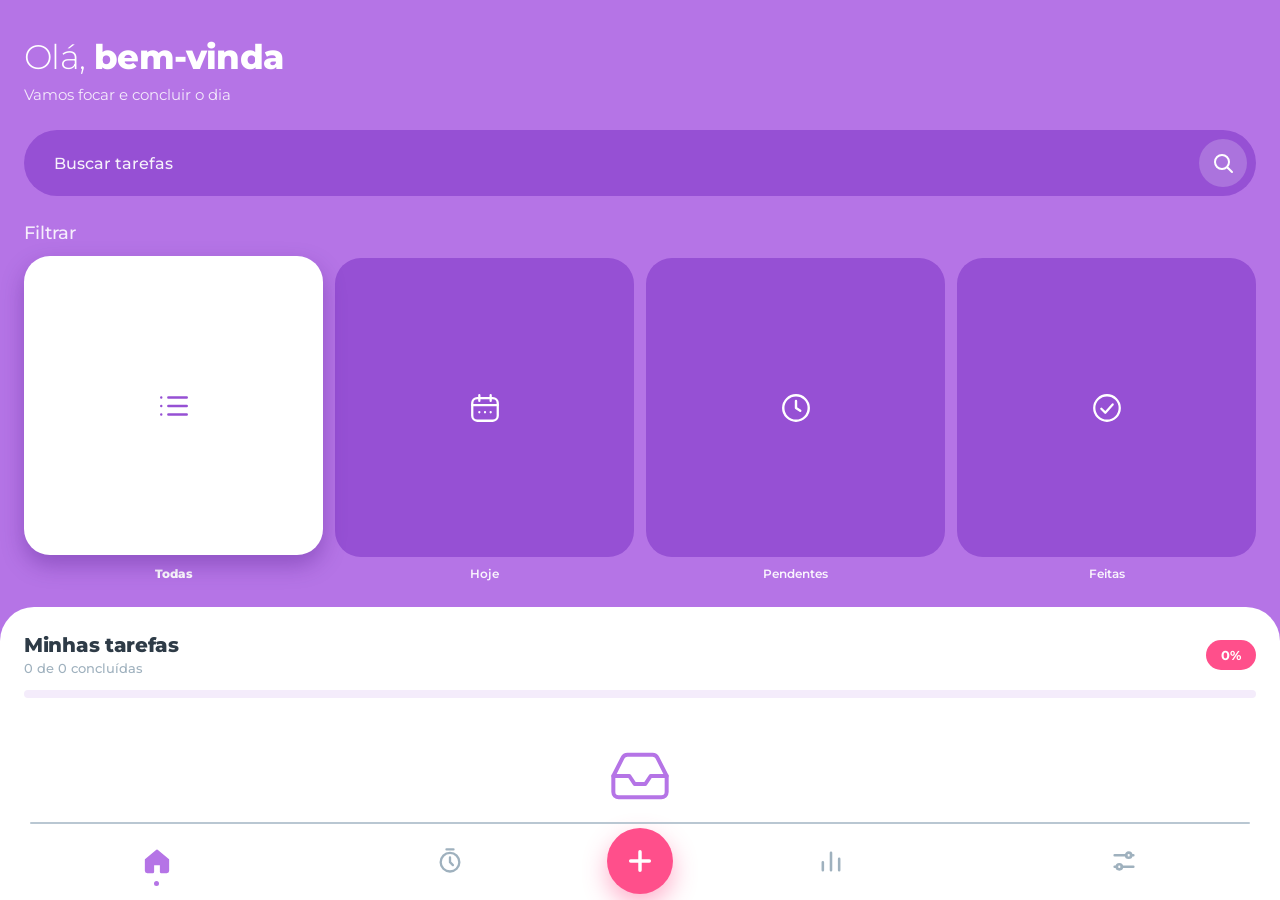
==== www/index.html @ c6d90f89 "Configura app e workflow para build APK no GitHub Actions" ====
<!DOCTYPE html>
<html lang="pt-BR">
<head>
  <meta charset="UTF-8">
  <meta name="viewport" content="width=device-width, initial-scale=1, maximum-scale=1, user-scalable=no, viewport-fit=cover, interactive-widget=resizes-content">
  <meta name="theme-color" content="#b574e6">
  <meta name="color-scheme" content="light">
  <meta name="mobile-web-app-capable" content="yes">
  <meta name="apple-mobile-web-app-capable" content="yes">
  <meta name="apple-mobile-web-app-status-bar-style" content="black-translucent">
  <title>Foco</title>
  <link rel="stylesheet" href="fonts.css">
  <link rel="stylesheet" href="style.css">
</head>
<body>

  <!-- Sprite de ícones (SVG inline, funciona 100% offline) -->
  <svg width="0" height="0" style="position:absolute" aria-hidden="true" focusable="false">
    <defs>
      <symbol id="i-plus" viewBox="0 0 24 24" fill="none" stroke="currentColor" stroke-width="2.6" stroke-linecap="round" stroke-linejoin="round"><path d="M12 5v14M5 12h14"/></symbol>
      <symbol id="i-check" viewBox="0 0 24 24" fill="none" stroke="currentColor" stroke-width="3" stroke-linecap="round" stroke-linejoin="round"><path d="M20 6 9 17l-5-5"/></symbol>
      <symbol id="i-trash" viewBox="0 0 24 24" fill="none" stroke="currentColor" stroke-width="1.8" stroke-linecap="round" stroke-linejoin="round"><path d="M3 6h18M8 6V4h8v2M19 6l-1 14H6L5 6M10 11v6M14 11v6"/></symbol>
      <symbol id="i-play" viewBox="0 0 24 24" fill="currentColor" stroke="currentColor" stroke-width="2" stroke-linejoin="round"><path d="M7 4.5v15l13-7.5Z"/></symbol>
      <symbol id="i-pause" viewBox="0 0 24 24" fill="currentColor" stroke="currentColor" stroke-width="2" stroke-linejoin="round"><path d="M7 4h3.5v16H7zM13.5 4H17v16h-3.5z"/></symbol>
      <symbol id="i-reset" viewBox="0 0 24 24" fill="none" stroke="currentColor" stroke-width="2" stroke-linecap="round" stroke-linejoin="round"><path d="M3 12a9 9 0 1 0 3-6.7L3 8"/><path d="M3 3v5h5"/></symbol>
      <symbol id="i-skip" viewBox="0 0 24 24" fill="none" stroke="currentColor" stroke-width="2" stroke-linecap="round" stroke-linejoin="round"><path d="M5 4l10 8-10 8Z"/><path d="M19 5v14"/></symbol>
      <symbol id="i-list" viewBox="0 0 24 24" fill="none" stroke="currentColor" stroke-width="1.7" stroke-linecap="round" stroke-linejoin="round"><path d="M8 6h13M8 12h13M8 18h13M3 6h.01M3 12h.01M3 18h.01"/></symbol>
      <symbol id="i-home" viewBox="0 0 24 24" fill="currentColor" stroke="currentColor" stroke-width="1.6" stroke-linecap="round" stroke-linejoin="round"><path d="M3.5 11 12 4l8.5 7v8.5a1 1 0 0 1-1 1H15v-6H9v6H4.5a1 1 0 0 1-1-1Z"/></symbol>
      <symbol id="i-timer" viewBox="0 0 24 24" fill="none" stroke="currentColor" stroke-width="2" stroke-linecap="round" stroke-linejoin="round"><circle cx="12" cy="13" r="8"/><path d="M12 9v4l2.5 2.5M9 2h6"/></symbol>
      <symbol id="i-chart" viewBox="0 0 24 24" fill="none" stroke="currentColor" stroke-width="2.2" stroke-linecap="round" stroke-linejoin="round"><path d="M5 20v-7M12 20V5M19 20v-10"/></symbol>
      <symbol id="i-settings" viewBox="0 0 24 24" fill="none" stroke="currentColor" stroke-width="2.2" stroke-linecap="round" stroke-linejoin="round"><path d="M4 7h10M18 7h2M4 17h2M10 17h10"/><circle cx="16" cy="7" r="2.2"/><circle cx="8" cy="17" r="2.2"/></symbol>
      <symbol id="i-search" viewBox="0 0 24 24" fill="none" stroke="currentColor" stroke-width="2" stroke-linecap="round" stroke-linejoin="round"><circle cx="11" cy="11" r="7"/><path d="m21 21-4.3-4.3"/></symbol>
      <symbol id="i-heart" viewBox="0 0 24 24" fill="currentColor" stroke="currentColor" stroke-width="1.5" stroke-linejoin="round"><path d="M20.8 4.6a5.5 5.5 0 0 0-7.8 0L12 5.7l-1-1.1a5.5 5.5 0 0 0-7.8 7.8l1 1.1L12 21.2l7.8-7.7 1-1.1a5.5 5.5 0 0 0 0-7.8Z"/></symbol>
      <symbol id="i-calendar" viewBox="0 0 24 24" fill="none" stroke="currentColor" stroke-width="1.6" stroke-linecap="round" stroke-linejoin="round"><rect x="3" y="5" width="18" height="16" rx="3.5"/><path d="M8 3v4M16 3v4M3 10h18M8 15h.01M12 15h.01M16 15h.01"/></symbol>
      <symbol id="i-clock" viewBox="0 0 24 24" fill="none" stroke="currentColor" stroke-width="1.7" stroke-linecap="round" stroke-linejoin="round"><circle cx="12" cy="12" r="9"/><path d="M12 7v5l3 2"/></symbol>
      <symbol id="i-circle-check" viewBox="0 0 24 24" fill="none" stroke="currentColor" stroke-width="1.6" stroke-linecap="round" stroke-linejoin="round"><circle cx="12" cy="12" r="9"/><path d="m8 12.5 2.8 2.8L16 9.5"/></symbol>
      <symbol id="i-flag" viewBox="0 0 24 24" fill="none" stroke="currentColor" stroke-width="2" stroke-linecap="round" stroke-linejoin="round"><path d="M6 21V4"/><path d="M6 4h11l-2.5 4L17 12H6"/></symbol>
      <symbol id="i-download" viewBox="0 0 24 24" fill="none" stroke="currentColor" stroke-width="2" stroke-linecap="round" stroke-linejoin="round"><path d="M12 3v12m0 0-4-4m4 4 4-4M4 21h16"/></symbol>
      <symbol id="i-upload" viewBox="0 0 24 24" fill="none" stroke="currentColor" stroke-width="2" stroke-linecap="round" stroke-linejoin="round"><path d="M12 15V3m0 0L8 7m4-4 4 4M4 21h16"/></symbol>
      <symbol id="i-copy" viewBox="0 0 24 24" fill="none" stroke="currentColor" stroke-width="2" stroke-linecap="round" stroke-linejoin="round"><rect x="9" y="9" width="12" height="12" rx="2"/><path d="M5 15H4a1 1 0 0 1-1-1V4a1 1 0 0 1 1-1h10a1 1 0 0 1 1 1v1"/></symbol>
      <symbol id="i-inbox" viewBox="0 0 24 24" fill="none" stroke="currentColor" stroke-width="1.5" stroke-linecap="round" stroke-linejoin="round"><path d="M22 12h-6l-2 3h-4l-2-3H2"/><path d="M5.5 5.1 2 12v6a2 2 0 0 0 2 2h16a2 2 0 0 0 2-2v-6l-3.5-6.9A2 2 0 0 0 16.7 4H7.3a2 2 0 0 0-1.8 1.1Z"/></symbol>
      <symbol id="i-target" viewBox="0 0 24 24" fill="none" stroke="currentColor" stroke-width="1.8" stroke-linecap="round" stroke-linejoin="round"><circle cx="12" cy="12" r="9"/><circle cx="12" cy="12" r="5"/><circle cx="12" cy="12" r="1"/></symbol>
    </defs>
  </svg>

  <div id="app" data-screen="tasks">

    <!-- Cabeçalho (telas internas) -->
    <header class="topbar">
      <div>
        <h1 id="screen-title">Tarefas</h1>
        <p id="screen-sub" class="sub"></p>
      </div>
      <button class="streak" id="btn-streak" aria-label="Sequência de dias" type="button">
        <svg class="ic"><use href="#i-heart"/></svg>
        <span id="streak-badge">0</span>
      </button>
    </header>

    <!-- Conteúdo -->
    <main id="main">

      <!-- ===== TAREFAS ===== -->
      <section class="screen active" id="screen-tasks">
        <div class="hero">
          <h2 class="hello">Olá, <b id="hello-name">Princesa</b></h2>
          <p class="hello-sub">Vamos focar e concluir o dia</p>

          <label class="search">
            <input id="search" type="search" placeholder="Buscar tarefas" autocomplete="off" enterkeyhint="search">
            <span class="search-btn"><svg class="ic"><use href="#i-search"/></svg></span>
          </label>

          <div class="cat-h">Filtrar</div>
          <div class="chips" id="chips" role="tablist">
            <button class="chip active" data-filter="all" type="button"><span class="tile"><svg class="ic"><use href="#i-list"/></svg></span><span class="lbl">Todas</span></button>
            <button class="chip" data-filter="today" type="button"><span class="tile"><svg class="ic"><use href="#i-calendar"/></svg></span><span class="lbl">Hoje</span></button>
            <button class="chip" data-filter="pending" type="button"><span class="tile"><svg class="ic"><use href="#i-clock"/></svg></span><span class="lbl">Pendentes</span></button>
            <button class="chip" data-filter="done" type="button"><span class="tile"><svg class="ic"><use href="#i-circle-check"/></svg></span><span class="lbl">Feitas</span></button>
          </div>
        </div>

        <div class="panel">
          <div class="panel-h">
            <div>
              <div class="panel-t">Minhas tarefas</div>
              <div class="panel-s" id="sum-text">0 de 0 concluídas</div>
            </div>
            <div class="pill" id="sum-pct">0%</div>
          </div>
          <div class="bar"><span id="sum-bar"></span></div>

          <ul class="list" id="task-list"></ul>

          <div class="empty" id="task-empty" hidden>
            <svg class="ic big-ic"><use href="#i-inbox"/></svg>
            <p class="empty-t" id="empty-title">Nenhuma tarefa por aqui</p>
            <p class="empty-s" id="empty-sub">Toque no botão + para criar sua primeira tarefa.</p>
          </div>
        </div>
      </section>

      <!-- ===== FOCO ===== -->
      <section class="screen" id="screen-focus" data-mode="focus">
        <div class="seg" id="mode-seg">
          <button class="active" data-mode="focus" type="button">Foco</button>
          <button data-mode="short" type="button">Pausa curta</button>
          <button data-mode="long" type="button">Pausa longa</button>
        </div>

        <div class="timer">
          <svg class="ring" viewBox="0 0 200 200" aria-hidden="true">
            <circle class="ring-bg" cx="100" cy="100" r="90"/>
            <circle class="ring-fg" id="ring-fg" cx="100" cy="100" r="90"/>
          </svg>
          <div class="timer-center">
            <div class="time" id="time" role="timer" aria-live="off">25:00</div>
            <div class="mode-label" id="mode-label">Foco</div>
          </div>
        </div>

        <button class="active-task" id="active-task" type="button">
          <svg class="ic"><use href="#i-target"/></svg>
          <span id="active-task-label">Escolher tarefa para focar</span>
        </button>

        <div class="controls">
          <button class="ctrl" id="btn-reset" type="button" aria-label="Reiniciar"><svg class="ic"><use href="#i-reset"/></svg></button>
          <button class="ctrl main" id="btn-toggle" type="button" aria-label="Iniciar"><svg class="ic"><use href="#i-play"/></svg></button>
          <button class="ctrl" id="btn-skip" type="button" aria-label="Pular"><svg class="ic"><use href="#i-skip"/></svg></button>
        </div>

        <div class="dots" id="dots" aria-hidden="true"></div>
        <p class="hint" id="cycle-hint"></p>
      </section>

      <!-- ===== ESTATÍSTICAS ===== -->
      <section class="screen" id="screen-stats">
        <div class="grid">
          <div class="stat glass"><div class="stat-l">Foco hoje</div><div class="stat-v" id="st-focus">0 min</div></div>
          <div class="stat glass"><div class="stat-l">Concluídas hoje</div><div class="stat-v" id="st-done">0</div></div>
          <div class="stat glass"><div class="stat-l">Sequência</div><div class="stat-v" id="st-streak">0 dias</div></div>
          <div class="stat glass"><div class="stat-l">Sessões de foco</div><div class="stat-v" id="st-sessions">0</div></div>
        </div>

        <div class="card glass">
          <div class="card-h"><span>Últimos 7 dias</span><span class="muted" id="st-week-total">0 min</span></div>
          <div class="chart" id="chart"></div>
        </div>

        <div class="card glass">
          <div class="card-h"><span>Resumo geral</span></div>
          <div class="kv"><span>Tempo total focado</span><b id="st-total-time">0 min</b></div>
          <div class="kv"><span>Tarefas concluídas</span><b id="st-total-done">0</b></div>
          <div class="kv"><span>Taxa de conclusão</span><b id="st-rate">0%</b></div>
        </div>
      </section>

      <!-- ===== AJUSTES ===== -->
      <section class="screen" id="screen-settings">
        <div class="card glass">
          <div class="card-h"><span>Perfil</span></div>
          <label class="row"><div><div class="row-t">Seu nome</div><div class="row-s">Aparece na saudação</div></div><input class="txt" type="text" maxlength="20" placeholder="Opcional" autocomplete="off" data-setting="name"></label>
        </div>

        <div class="card glass">
          <div class="card-h"><span>Temporizador</span></div>
          <div class="row"><div><div class="row-t">Duração do foco</div><div class="row-s">minutos</div></div><input class="num" type="number" inputmode="numeric" min="1" max="120" data-setting="focus"></div>
          <div class="row"><div><div class="row-t">Pausa curta</div><div class="row-s">minutos</div></div><input class="num" type="number" inputmode="numeric" min="1" max="60" data-setting="short"></div>
          <div class="row"><div><div class="row-t">Pausa longa</div><div class="row-s">minutos</div></div><input class="num" type="number" inputmode="numeric" min="1" max="90" data-setting="long"></div>
          <div class="row"><div><div class="row-t">Pausa longa a cada</div><div class="row-s">sessões de foco</div></div><input class="num" type="number" inputmode="numeric" min="2" max="8" data-setting="longEvery"></div>
        </div>

        <div class="card glass">
          <div class="card-h"><span>Alertas</span></div>
          <label class="row"><div><div class="row-t">Som ao terminar</div><div class="row-s">Toca um aviso curto</div></div><span class="switch"><input type="checkbox" data-setting="sound"><i></i></span></label>
          <label class="row"><div><div class="row-t">Vibração</div><div class="row-s">Toques e fim de sessão</div></div><span class="switch"><input type="checkbox" data-setting="vibrate"><i></i></span></label>
        </div>

        <div class="card glass" id="card-cloud">
          <div class="card-h"><span>Conta</span><span class="row-s" id="cloud-status"></span></div>
          <div id="cloud-out">
            <label class="row"><div><div class="row-t">E-mail</div></div><input class="txt" id="cl-email" type="email" autocomplete="username" autocapitalize="none" placeholder="voce@email.com"></label>
            <label class="row"><div><div class="row-t">Senha</div></div><input class="txt" id="cl-pass" type="password" autocomplete="current-password" placeholder="••••••••"></label>
            <button class="btn primary wide" id="cl-login" type="button">Entrar e sincronizar</button>
          </div>
          <div id="cloud-in" hidden>
            <div class="row"><div><div class="row-t" id="cl-who"></div><div class="row-s" id="cl-last"></div></div></div>
            <button class="btn light wide" id="cl-sync" type="button" style="margin-bottom:10px">Sincronizar agora</button>
            <button class="btn soft wide" id="cl-logout" type="button">Sair</button>
          </div>
        </div>

        <div class="card glass">
          <div class="card-h"><span>Dados</span></div>
          <div class="btn-grid">
            <button class="btn light" id="btn-export" type="button"><svg class="ic"><use href="#i-download"/></svg>Exportar</button>
            <button class="btn light" id="btn-copy" type="button"><svg class="ic"><use href="#i-copy"/></svg>Copiar</button>
            <button class="btn light" id="btn-import" type="button"><svg class="ic"><use href="#i-upload"/></svg>Importar</button>
          </div>
          <input type="file" id="file-import" accept="application/json,.json" hidden>
          <button class="btn danger wide" id="btn-reset-all" type="button"><svg class="ic"><use href="#i-trash"/></svg>Apagar todos os dados</button>
        </div>

        <p class="hint">Foco v1.0 · Seus dados ficam neste aparelho e, com login, também na sua nuvem.</p>
      </section>
    </main>

    <!-- Barra de navegação inferior (botão + central) -->
    <nav class="nav" aria-label="Navegação principal">
      <button class="active" data-go="tasks" type="button" aria-label="Tarefas"><svg class="ic"><use href="#i-home"/></svg></button>
      <button data-go="focus" type="button" aria-label="Foco"><svg class="ic"><use href="#i-timer"/></svg></button>
      <button class="fab" id="fab" type="button" aria-label="Nova tarefa"><svg class="ic"><use href="#i-plus"/></svg></button>
      <button data-go="stats" type="button" aria-label="Estatísticas"><svg class="ic"><use href="#i-chart"/></svg></button>
      <button data-go="settings" type="button" aria-label="Ajustes"><svg class="ic"><use href="#i-settings"/></svg></button>
    </nav>
  </div>

  <!-- Backdrop compartilhado -->
  <div class="backdrop" id="backdrop"></div>

  <!-- Sheet: criar/editar tarefa -->
  <form class="sheet" id="sheet-task" aria-hidden="true" novalidate>
    <div class="grabber"></div>
    <h2 id="sheet-task-title">Nova tarefa</h2>

    <label class="field">
      <span>Título</span>
      <input id="f-title" type="text" maxlength="120" placeholder="O que precisa ser feito?" autocomplete="off" enterkeyhint="done">
    </label>

    <div class="field">
      <span>Prioridade</span>
      <div class="seg small" id="f-prio">
        <button type="button" data-p="alta">Alta</button>
        <button type="button" data-p="media" class="active">Média</button>
        <button type="button" data-p="baixa">Baixa</button>
      </div>
    </div>

    <div class="two">
      <label class="field">
        <span>Projeto</span>
        <input id="f-project" type="text" maxlength="30" list="projects" placeholder="Opcional" autocomplete="off">
        <datalist id="projects"></datalist>
      </label>
      <label class="field">
        <span>Prazo</span>
        <input id="f-due" type="date">
      </label>
    </div>

    <div class="sheet-actions">
      <button type="button" class="btn soft" id="f-cancel">Cancelar</button>
      <button type="submit" class="btn primary" id="f-save">Salvar</button>
    </div>
  </form>

  <!-- Sheet: escolher tarefa para foco -->
  <div class="sheet" id="sheet-picker" aria-hidden="true">
    <div class="grabber"></div>
    <h2>Focar em qual tarefa?</h2>
    <ul class="pick-list" id="picker-list"></ul>
  </div>

  <!-- Diálogo de confirmação -->
  <div class="dialog" id="dialog" aria-hidden="true">
    <div class="dialog-box" role="alertdialog" aria-labelledby="dlg-title" aria-describedby="dlg-text">
      <h3 id="dlg-title">Confirmar</h3>
      <p id="dlg-text"></p>
      <div class="sheet-actions">
        <button type="button" class="btn soft" id="dlg-cancel">Cancelar</button>
        <button type="button" class="btn danger-solid" id="dlg-ok">Confirmar</button>
      </div>
    </div>
  </div>

  <!-- Toasts -->
  <div class="toasts" id="toasts" aria-live="polite"></div>

  <script type="module" src="app.js"></script>
</body>
</html>
---- www/fonts.css ----
/* Montserrat (variável, subset latin) — OFL. Embutida para funcionar 100% offline. */
@font-face {
  font-family: "Montserrat";
  font-style: normal;
  font-weight: 100 900;
  font-display: swap;
  src: url([data-uri]) format("woff2");
}
---- www/style.css ----
/* =========================================================
   Foco — estilo "app de doação": roxo lilás + rosa, Montserrat,
   cantos bem arredondados, pílulas, tab bar com botão + central.
   100% offline (fonte embutida em fonts.css, ícones em SVG inline).
   ========================================================= */

:root {
  --purple: #b574e6;
  --deep: #9650d4;
  --pink: #ff4f8b;
  --navy: #2e3b47;
  --gray: #9fb1be;
  --line: #ece4f5;
  --lav: #f4ecfb;
  --tab-h: 78px;
  --safe-top: env(safe-area-inset-top, 0px);
  --safe-bottom: env(safe-area-inset-bottom, 0px);
  --ease: cubic-bezier(0.2, 0.9, 0.3, 1);
  font-family: "Montserrat", ui-rounded, -apple-system, BlinkMacSystemFont, "Segoe UI", Roboto, "Helvetica Neue", Arial, sans-serif;
}

* { box-sizing: border-box; -webkit-tap-highlight-color: transparent; }

html, body {
  margin: 0;
  height: 100%;
  background: var(--purple);
  color: var(--navy);
  overscroll-behavior: none;
  -webkit-font-smoothing: antialiased;
  -webkit-text-size-adjust: 100%;
  -webkit-touch-callout: none;
  -webkit-user-select: none;
  user-select: none;
}
input { -webkit-user-select: text; user-select: text; }

body { position: fixed; inset: 0; overflow: hidden; }
body.lock #main { overflow: hidden; }

button, input { font: inherit; color: inherit; }
button { border: 0; background: none; cursor: pointer; padding: 0; touch-action: manipulation; }
ul { list-style: none; margin: 0; padding: 0; }
h1, h2, h3, p { margin: 0; }
[hidden] { display: none !important; }

.ic { width: 22px; height: 22px; flex: none; }

/* Superfície roxa escura (cards, pílulas, tiles) */
.glass { background: var(--deep); color: #fff; }

/* ---------- Estrutura ---------- */
#app {
  position: relative;
  height: 100%;
  display: flex;
  flex-direction: column;
  background: #fff;
  transition: background 0.3s;
}
#app[data-screen="tasks"] { background: var(--purple); }
#app[data-screen="tasks"] .topbar { display: none; }

/* Cabeçalho branco das telas internas */
.topbar {
  display: flex;
  align-items: center;
  justify-content: space-between;
  background: #fff;
  padding: calc(var(--safe-top) + 22px) 24px 16px;
}
.topbar h1 { font-size: 22px; font-weight: 700; color: var(--navy); letter-spacing: -0.2px; }
.sub { color: var(--gray); font-size: 14px; font-weight: 500; margin-top: 2px; }
.sub::first-letter { text-transform: uppercase; }

.streak {
  min-width: 56px; height: 48px; padding: 0 6px; display: flex; align-items: center; justify-content: center; gap: 6px;
  color: var(--pink); font-weight: 800; border-radius: 24px; transition: transform 0.15s;
}
.streak .ic { width: 28px; height: 28px; }
.streak span { color: var(--navy); font-size: 15px; }
.streak:active { transform: scale(0.9); }

#main {
  flex: 1;
  min-height: 0;
  overflow-y: auto;
  overflow-x: hidden;
  background: var(--purple);
  scroll-behavior: smooth;
  -webkit-overflow-scrolling: touch;
}
#main::-webkit-scrollbar { display: none; }

.screen { display: none; min-height: 100%; }
.screen:not(#screen-tasks) { padding: 24px 22px calc(var(--tab-h) + var(--safe-bottom) + 28px); }
.screen.active { display: block; animation: screenIn 0.35s var(--ease); }
#screen-tasks.active { display: flex; flex-direction: column; }
@keyframes screenIn {
  from { opacity: 0; transform: translateX(18px); }
  to { opacity: 1; transform: none; }
}

/* ---------- Home: hero roxo ---------- */
.hero { padding: calc(var(--safe-top) + 38px) 24px 26px; color: #fff; }
.hello { font-size: 34px; font-weight: 300; letter-spacing: -0.6px; line-height: 1.15; }
.hello b { font-weight: 800; }
.hello-sub { margin-top: 8px; font-size: 15px; font-weight: 400; color: rgba(255, 255, 255, 0.85); }

.search {
  display: flex; align-items: center; justify-content: space-between; gap: 10px;
  height: 66px; margin: 26px 0 26px; padding: 0 9px 0 28px; border-radius: 33px;
  background: var(--deep);
}
.search input {
  flex: 1; min-width: 0; background: none; border: 0; outline: 0; color: #fff; font-size: 16px; font-weight: 500;
}
.search input::placeholder { color: #fff; opacity: 0.92; }
.search input::-webkit-search-cancel-button { display: none; }
.search-btn { width: 48px; height: 48px; flex: none; border-radius: 50%; background: rgba(255, 255, 255, 0.2); display: grid; place-items: center; color: #fff; }
.search-btn .ic { width: 24px; height: 24px; }

.cat-h { font-size: 18px; font-weight: 500; color: rgba(255, 255, 255, 0.88); margin-bottom: 14px; }
.chips { display: grid; grid-template-columns: repeat(4, 1fr); gap: 12px; }
.chip { display: flex; flex-direction: column; align-items: center; gap: 9px; color: #fff; font-size: 12px; font-weight: 600; min-width: 0; }
.chip .tile {
  width: 100%; aspect-ratio: 1; border-radius: 26px; background: var(--deep); display: grid; place-items: center;
  transition: all 0.28s var(--ease);
}
.chip .tile .ic { width: 34px; height: 34px; }
.chip .lbl { opacity: 0.92; max-width: 100%; overflow: hidden; text-overflow: ellipsis; white-space: nowrap; }
.chip.active .tile { background: #fff; color: var(--deep); box-shadow: 0 10px 22px rgba(72, 20, 128, 0.35); transform: translateY(-2px); }
.chip.active .lbl { font-weight: 800; opacity: 1; }
.chip:active .tile { transform: scale(0.93); }

/* ---------- Home: painel branco ---------- */
.panel {
  flex: 1; background: #fff; color: var(--navy);
  border-radius: 34px 34px 0 0;
  padding: 26px 24px calc(var(--tab-h) + var(--safe-bottom) + 24px);
}
.panel-h { display: flex; justify-content: space-between; align-items: center; margin-bottom: 14px; }
.panel-t { font-size: 20px; font-weight: 800; letter-spacing: -0.3px; }
.panel-s { font-size: 13px; color: var(--gray); font-weight: 500; margin-top: 3px; }
.pill { background: var(--pink); color: #fff; padding: 7px 15px; border-radius: 999px; font-weight: 700; font-size: 13px; }
.bar { height: 8px; border-radius: 99px; background: var(--lav); overflow: hidden; margin-bottom: 4px; }
.bar span { display: block; height: 100%; width: 0; border-radius: inherit; background: linear-gradient(90deg, var(--purple), var(--pink)); transition: width 0.6s var(--ease); }

/* ---------- Lista de tarefas ---------- */
.list { margin-top: 6px; }

.task {
  display: flex; align-items: flex-start; gap: 12px; padding: 18px 0;
  border-top: 1px solid var(--line);
  animation: taskIn 0.4s var(--ease) backwards;
  transition: opacity 0.3s, transform 0.3s;
}
.task:first-child { border-top: 0; }
.task.removing { opacity: 0; transform: translateX(48px); }
@keyframes taskIn { from { opacity: 0; transform: translateY(10px); } }

.check { width: 44px; height: 44px; flex: none; display: grid; place-items: center; margin: -7px 0 -7px -9px; border-radius: 50%; }
.check .ic {
  width: 26px; height: 26px; padding: 5px; border-radius: 50%;
  border: 2px solid var(--purple); color: transparent; transition: all 0.3s var(--ease);
}
.check:active .ic { transform: scale(0.8); }
.task.done .check .ic { background: var(--purple); color: #fff; }

.task-main { flex: 1; min-width: 0; }
.task-top { display: flex; align-items: flex-start; justify-content: space-between; gap: 12px; }
.task-title { font-size: 17px; font-weight: 700; line-height: 1.3; overflow-wrap: anywhere; padding-top: 2px; cursor: pointer; }
.task.done .task-title { color: var(--gray); text-decoration: line-through; font-weight: 600; }

.pill-btn {
  position: relative; flex: none; height: 34px; padding: 0 20px; border-radius: 999px;
  background: var(--pink); color: #fff; font-weight: 700; font-size: 14px;
  box-shadow: 0 5px 14px rgba(255, 79, 139, 0.35); transition: transform 0.15s;
}
.pill-btn::after { content: ""; position: absolute; inset: -8px -4px; }
.pill-btn:active { transform: scale(0.92); }
.task.done .pill-btn { display: none; }

.task-rows { cursor: pointer; }
.trow { display: flex; align-items: center; gap: 10px; margin-top: 10px; color: var(--gray); font-size: 14px; font-weight: 500; min-height: 26px; }
.trow span.rt { flex: 1; min-width: 0; overflow: hidden; text-overflow: ellipsis; white-space: nowrap; }
.ri { width: 26px; height: 26px; flex: none; border-radius: 50%; border: 1.6px solid var(--purple); color: var(--purple); display: grid; place-items: center; }
.ri .ic { width: 14px; height: 14px; }
.task[data-p="alta"] .ri.p { border-color: var(--pink); color: var(--pink); }
.task[data-p="media"] .ri.p { border-color: #ffa35c; color: #ffa35c; }
.task[data-p="baixa"] .ri.p { border-color: #3cc9a0; color: #3cc9a0; }
.trow.over { color: var(--pink); font-weight: 700; }
.trow.over .ri { border-color: var(--pink); color: var(--pink); }
.trow .icon-btn { margin: -10px -10px -10px auto; }

.icon-btn { width: 44px; height: 44px; border-radius: 50%; display: grid; place-items: center; color: var(--gray); transition: transform 0.15s, background 0.2s; }
.icon-btn:active { transform: scale(0.86); background: var(--lav); color: var(--pink); }
.icon-btn .ic { width: 20px; height: 20px; }

/* Skeleton */
.sk { height: 68px; margin-top: 12px; border-radius: 20px; background: var(--lav); position: relative; overflow: hidden; }
.sk::after {
  content: ""; position: absolute; inset: 0;
  background: linear-gradient(100deg, transparent 20%, rgba(255, 255, 255, 0.85) 50%, transparent 80%);
  transform: translateX(-100%); animation: shimmer 1.3s infinite;
}
@keyframes shimmer { to { transform: translateX(100%); } }

/* Vazio */
.empty { text-align: center; padding: 40px 16px 20px; color: var(--gray); }
.big-ic { width: 64px; height: 64px; margin-bottom: 10px; color: var(--purple); }
.empty-t { color: var(--navy); font-weight: 800; font-size: 18px; margin-bottom: 4px; }
.empty-s { font-size: 14px; font-weight: 500; }

/* ---------- Tab bar ---------- */
.nav {
  position: fixed; z-index: 30; left: 0; right: 0; bottom: 0;
  height: calc(var(--tab-h) + var(--safe-bottom));
  padding: 0 10px var(--safe-bottom);
  display: grid; grid-template-columns: 1fr 1fr 88px 1fr 1fr; align-items: center;
  background: #fff; transition: background 0.3s;
}
.nav::before {
  content: ""; position: absolute; top: 0; left: 30px; right: 30px; height: 2px; border-radius: 2px;
  background: #b9c7d2; transition: background 0.3s;
}
#app:not([data-screen="tasks"]) .nav { background: var(--purple); }
#app:not([data-screen="tasks"]) .nav::before { background: rgba(255, 255, 255, 0.75); }

.nav button[data-go] {
  position: relative; height: 60px; display: grid; place-items: center; color: var(--gray);
  transition: color 0.25s, transform 0.15s;
}
.nav button[data-go] .ic { width: 28px; height: 28px; transition: transform 0.3s var(--ease); }
.nav button[data-go].active { color: var(--purple); }
.nav button[data-go].active .ic { transform: scale(1.12); }
.nav button[data-go].active::after {
  content: ""; position: absolute; bottom: 5px; width: 5px; height: 5px; border-radius: 50%; background: currentColor;
}
.nav button[data-go]:active { transform: scale(0.88); }
#app:not([data-screen="tasks"]) .nav button[data-go] { color: rgba(255, 255, 255, 0.66); }
#app:not([data-screen="tasks"]) .nav button[data-go].active { color: #fff; }

.fab {
  justify-self: center; width: 66px; height: 66px; border-radius: 50%; display: grid; place-items: center; color: #fff;
  background: var(--pink); box-shadow: 0 10px 24px rgba(255, 79, 139, 0.45);
  transition: transform 0.25s var(--ease), background 0.3s, box-shadow 0.3s;
}
.fab .ic { width: 32px; height: 32px; }
.fab:active { transform: scale(0.88) rotate(90deg); }
#app:not([data-screen="tasks"]) .fab { background: var(--deep); box-shadow: none; }

/* ---------- Telas internas (fundo roxo) ---------- */
.seg { display: flex; gap: 10px; margin-bottom: 26px; }
.seg button {
  flex: 1; min-height: 48px; padding: 0 6px; border-radius: 999px; background: var(--deep); color: #fff;
  font-weight: 600; font-size: 13px; transition: all 0.25s var(--ease);
}
.seg button.active { background: #fff; color: var(--deep); font-weight: 800; box-shadow: 0 6px 16px rgba(72, 20, 128, 0.3); }
.seg button:active { transform: scale(0.95); }

/* Timer */
.timer {
  position: relative; width: min(76vw, 310px); aspect-ratio: 1; margin: 4px auto 26px;
  border-radius: 50%; display: grid; place-items: center; background: var(--deep); color: #fff;
}
.ring { position: absolute; inset: 4px; width: calc(100% - 8px); height: calc(100% - 8px); transform: rotate(-90deg); }
.ring circle { fill: none; stroke-width: 9; }
.ring-bg { stroke: rgba(255, 255, 255, 0.18); }
.ring-fg {
  stroke: #fff; stroke-linecap: round; stroke-dasharray: 565.49; stroke-dashoffset: 0;
  transition: stroke-dashoffset 0.3s linear;
}
#screen-focus[data-mode="short"] .ring-fg,
#screen-focus[data-mode="long"] .ring-fg { stroke: #ffc2dc; }
.timer-center { text-align: center; z-index: 1; }
.time { font-size: clamp(54px, 17vw, 74px); font-weight: 700; letter-spacing: -2px; font-variant-numeric: tabular-nums; line-height: 1; }
.mode-label { margin-top: 10px; color: rgba(255, 255, 255, 0.85); font-weight: 600; letter-spacing: 1.2px; text-transform: uppercase; font-size: 12px; }

.active-task {
  width: 100%; min-height: 58px; border-radius: 29px; display: flex; align-items: center; gap: 12px;
  padding: 0 24px; text-align: left; font-weight: 600; font-size: 15px; margin-bottom: 26px;
  background: var(--deep); color: rgba(255, 255, 255, 0.85); transition: transform 0.15s;
}
.active-task span { flex: 1; overflow: hidden; text-overflow: ellipsis; white-space: nowrap; }
.active-task.has { color: #fff; }
.active-task:active { transform: scale(0.98); }

.controls { display: flex; align-items: center; justify-content: center; gap: 24px; }
.ctrl { width: 60px; height: 60px; border-radius: 50%; display: grid; place-items: center; background: var(--deep); color: #fff; transition: transform 0.15s var(--ease); }
.ctrl:active { transform: scale(0.88); }
.ctrl.main { width: 86px; height: 86px; background: #fff; color: var(--deep); box-shadow: 0 12px 28px rgba(72, 20, 128, 0.35); }
.ctrl.main .ic { width: 34px; height: 34px; }

.dots { display: flex; justify-content: center; gap: 10px; margin-top: 28px; }
.dots i { width: 12px; height: 12px; border-radius: 50%; border: 2px solid rgba(255, 255, 255, 0.85); transition: all 0.3s var(--ease); }
.dots i.on { background: #fff; transform: scale(1.1); }
.hint { text-align: center; color: rgba(255, 255, 255, 0.85); font-size: 13px; font-weight: 500; margin: 14px 0 4px; }

/* Estatísticas */
.grid { display: grid; grid-template-columns: 1fr 1fr; gap: 14px; margin-bottom: 16px; }
.stat { border-radius: 28px; padding: 18px; }
.stat-l { color: rgba(255, 255, 255, 0.8); font-size: 13px; font-weight: 500; }
.stat-v { font-size: 24px; font-weight: 800; margin-top: 8px; letter-spacing: -0.5px; }

.card { border-radius: 28px; padding: 20px 20px; margin-bottom: 16px; }
.card-h { display: flex; justify-content: space-between; align-items: center; font-weight: 700; font-size: 17px; margin-bottom: 10px; }
.muted { color: rgba(255, 255, 255, 0.8); font-weight: 500; font-size: 14px; }

.chart { display: flex; align-items: flex-end; justify-content: space-between; gap: 8px; height: 170px; padding-top: 18px; }
.col { flex: 1; height: 100%; display: flex; flex-direction: column; justify-content: flex-end; align-items: center; gap: 6px; }
.col .v { font-size: 11px; color: rgba(255, 255, 255, 0.85); font-weight: 600; min-height: 14px; }
.col .b { width: 100%; max-width: 32px; border-radius: 12px; min-height: 6px; height: 0; background: #fff; transition: height 0.7s var(--ease); }
.col.zero .b { background: rgba(255, 255, 255, 0.22); }
.col.today .b { background: var(--pink); }
.col .d { font-size: 12px; color: rgba(255, 255, 255, 0.8); text-transform: capitalize; font-weight: 500; }
.col.today .d { color: #fff; font-weight: 800; }

.kv { display: flex; justify-content: space-between; align-items: center; padding: 14px 0; border-top: 1px solid rgba(255, 255, 255, 0.16); color: rgba(255, 255, 255, 0.85); font-size: 14px; font-weight: 500; }
.kv b { color: #fff; font-weight: 800; }

/* Ajustes */
.row { display: flex; justify-content: space-between; align-items: center; gap: 12px; min-height: 60px; padding: 8px 0; border-top: 1px solid rgba(255, 255, 255, 0.16); }
.card-h + .row { border-top: 0; }
.row-t { font-weight: 600; font-size: 15px; }
.row-s { color: rgba(255, 255, 255, 0.7); font-size: 12px; margin-top: 2px; font-weight: 500; }

.num, .txt {
  height: 48px; border-radius: 24px; font-weight: 700; font-size: 16px; text-align: center; outline: none;
  background: rgba(255, 255, 255, 0.18); border: 2px solid transparent; color: #fff;
}
.num { width: 78px; }
.txt { width: 150px; padding: 0 16px; text-align: right; }
.txt::placeholder { color: rgba(255, 255, 255, 0.6); font-weight: 500; }
.num:focus, .txt:focus { border-color: #fff; }

.switch { position: relative; width: 56px; height: 32px; flex: none; }
.switch input { position: absolute; inset: 0; opacity: 0; margin: 0; width: 100%; height: 100%; cursor: pointer; z-index: 1; }
.switch i { position: absolute; inset: 0; border-radius: 99px; background: rgba(255, 255, 255, 0.28); transition: background 0.3s; }
.switch i::after {
  content: ""; position: absolute; top: 3px; left: 3px; width: 26px; height: 26px; border-radius: 50%;
  background: #fff; box-shadow: 0 2px 6px rgba(40, 0, 80, 0.3); transition: transform 0.3s var(--ease);
}
.switch input:checked + i { background: var(--pink); }
.switch input:checked + i::after { transform: translateX(24px); }

.btn-grid { display: grid; grid-template-columns: repeat(3, 1fr); gap: 10px; margin: 4px 0 12px; }
.btn {
  min-height: 52px; border-radius: 26px; display: inline-flex; align-items: center; justify-content: center; gap: 8px;
  font-weight: 700; font-size: 14px; padding: 0 14px; transition: transform 0.15s var(--ease), filter 0.2s;
}
.btn:active { transform: scale(0.95); filter: brightness(0.96); }
.btn .ic { width: 18px; height: 18px; }
.btn.wide { width: 100%; }
.btn.light { background: #fff; color: var(--deep); }
.btn.danger { background: var(--pink); color: #fff; }
.btn.primary { background: var(--purple); color: #fff; }
.btn.soft { background: var(--lav); color: var(--deep); }
.btn.danger-solid { background: var(--pink); color: #fff; }

/* ---------- Sheets / Dialog (brancos) ---------- */
.backdrop {
  position: fixed; inset: 0; z-index: 40; background: rgba(46, 16, 74, 0.5);
  opacity: 0; pointer-events: none; transition: opacity 0.3s;
}
.backdrop.open { opacity: 1; pointer-events: auto; }

.sheet {
  position: fixed; z-index: 50; left: 0; right: 0; bottom: 0;
  max-height: 90dvh; overflow-y: auto; background: #fff; color: var(--navy);
  border-radius: 34px 34px 0 0; padding: 12px 24px calc(var(--safe-bottom) + 26px);
  transform: translateY(105%); transition: transform 0.4s var(--ease); visibility: hidden;
  box-shadow: 0 -10px 40px rgba(60, 10, 100, 0.25);
}
.sheet.open { transform: none; visibility: visible; }
.grabber { width: 42px; height: 5px; border-radius: 9px; background: #e2d6ee; margin: 2px auto 16px; }
.sheet h2 { font-size: 22px; font-weight: 800; margin-bottom: 16px; letter-spacing: -0.3px; }

.field { display: block; margin-bottom: 16px; }
.field > span { display: block; color: var(--gray); font-size: 13px; font-weight: 600; margin: 0 0 7px 6px; }
.field input {
  width: 100%; height: 54px; border-radius: 27px; padding: 0 20px; font-size: 16px; font-weight: 500; outline: none;
  background: #fff; border: 2px solid var(--purple); color: var(--deep); color-scheme: light;
  transition: border-color 0.2s, box-shadow 0.2s;
}
.field input::placeholder { color: #cdb3ee; }
.field input:focus, .field input:focus-visible { outline: none; box-shadow: 0 0 0 4px rgba(181, 116, 230, 0.22); }
.two .field input { padding: 0 14px; }
.field input.err { border-color: var(--pink); animation: shake 0.35s; }
@keyframes shake { 25% { transform: translateX(-6px); } 75% { transform: translateX(6px); } }
.two { display: grid; grid-template-columns: 1fr 1fr; gap: 12px; }
.sheet-actions { display: grid; grid-template-columns: 1fr 1.4fr; gap: 12px; margin-top: 8px; }

.sheet .seg { margin: 0; gap: 8px; }
.sheet .seg button { background: var(--lav); color: var(--deep); font-size: 14px; }
.sheet .seg button.active { background: var(--purple); color: #fff; box-shadow: none; }

.pick-list { display: flex; flex-direction: column; gap: 10px; }
.pick {
  width: 100%; min-height: 56px; border-radius: 28px; display: flex; align-items: center; gap: 12px;
  padding: 0 22px; text-align: left; font-weight: 600; background: var(--lav); color: var(--navy);
  border: 2px solid transparent; transition: transform 0.15s, background 0.2s;
}
.pick:active { transform: scale(0.98); }
.pick.sel { border-color: var(--purple); background: #efe0fb; }
.pick span { flex: 1; overflow: hidden; text-overflow: ellipsis; white-space: nowrap; }
.pick small { color: var(--deep); font-weight: 700; }

.dialog {
  position: fixed; inset: 0; z-index: 60; display: grid; place-items: center; padding: 24px;
  background: rgba(46, 16, 74, 0.55); opacity: 0; pointer-events: none; transition: opacity 0.25s;
}
.dialog.open { opacity: 1; pointer-events: auto; }
.dialog-box { width: 100%; max-width: 360px; border-radius: 30px; padding: 24px; background: #fff; transform: scale(0.92); transition: transform 0.3s var(--ease); }
.dialog.open .dialog-box { transform: none; }
.dialog-box h3 { font-size: 19px; font-weight: 800; margin-bottom: 8px; }
.dialog-box p { color: var(--gray); font-size: 14px; font-weight: 500; line-height: 1.5; margin-bottom: 16px; }

/* ---------- Toasts ---------- */
.toasts {
  position: fixed; z-index: 100; left: 16px; right: 16px; top: calc(var(--safe-top) + 12px);
  display: flex; flex-direction: column; align-items: center; gap: 8px; pointer-events: none;
}
.toast {
  pointer-events: auto; display: flex; align-items: center; gap: 12px; max-width: 420px; width: 100%;
  min-height: 54px; padding: 8px 10px 8px 22px; border-radius: 27px; font-size: 14px; font-weight: 600;
  background: var(--navy); color: #fff; box-shadow: 0 10px 30px rgba(30, 10, 60, 0.35);
  transform: translateY(-24px) scale(0.95); opacity: 0; transition: all 0.35s var(--ease);
}
.toast.show { transform: none; opacity: 1; }
.toast span { flex: 1; }
.toast button { min-height: 40px; padding: 0 18px; border-radius: 20px; color: #fff; font-weight: 700; background: var(--pink); }
.toast.ok { background: var(--deep); }
.toast.err { background: #d63a6a; }

/* ---------- Acessibilidade ---------- */
button:focus-visible, input:focus-visible { outline: 2px solid var(--pink); outline-offset: 2px; }
@media (prefers-reduced-motion: reduce) {
  *, *::before, *::after { animation-duration: 0.01ms !important; transition-duration: 0.01ms !important; }
}
@media (max-height: 680px) {
  .timer { width: min(58vw, 230px); margin-bottom: 18px; }
  .hero { padding-top: calc(var(--safe-top) + 24px); }
}
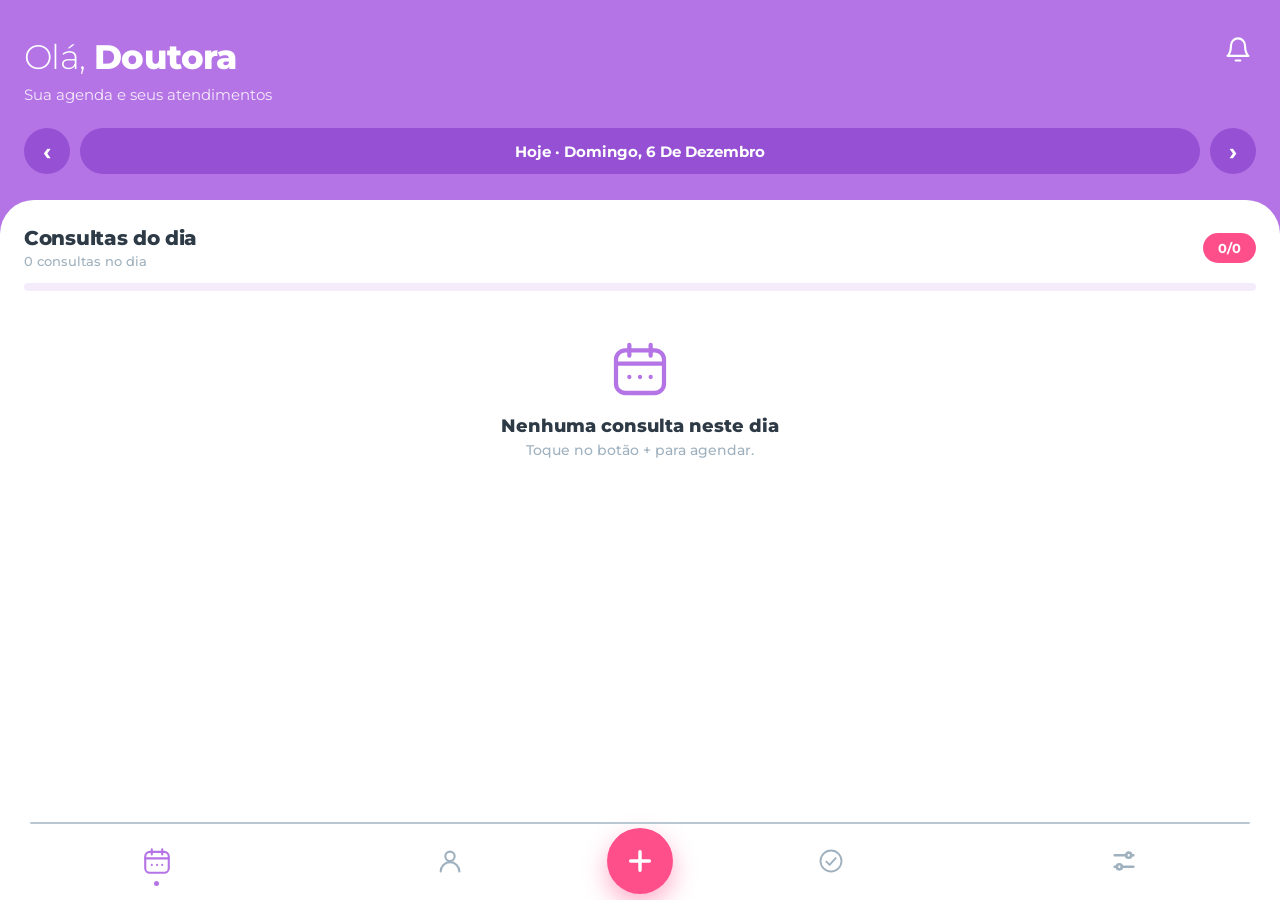
==== commit 7137006a: "Atualiza arquivos e funcionalidades da plataforma" ====
--- a/www/index.html
+++ b/www/index.html
@@ -8,13 +8,11 @@
   <meta name="mobile-web-app-capable" content="yes">
   <meta name="apple-mobile-web-app-capable" content="yes">
   <meta name="apple-mobile-web-app-status-bar-style" content="black-translucent">
-  <title>Foco</title>
+  <title>Consultório</title>
   <link rel="stylesheet" href="fonts.css">
   <link rel="stylesheet" href="style.css">
 </head>
 <body>
-
-  <!-- Sprite de ícones (SVG inline, funciona 100% offline) -->
   <svg width="0" height="0" style="position:absolute" aria-hidden="true" focusable="false">
     <defs>
       <symbol id="i-plus" viewBox="0 0 24 24" fill="none" stroke="currentColor" stroke-width="2.6" stroke-linecap="round" stroke-linejoin="round"><path d="M12 5v14M5 12h14"/></symbol>
@@ -40,143 +38,86 @@
       <symbol id="i-copy" viewBox="0 0 24 24" fill="none" stroke="currentColor" stroke-width="2" stroke-linecap="round" stroke-linejoin="round"><rect x="9" y="9" width="12" height="12" rx="2"/><path d="M5 15H4a1 1 0 0 1-1-1V4a1 1 0 0 1 1-1h10a1 1 0 0 1 1 1v1"/></symbol>
       <symbol id="i-inbox" viewBox="0 0 24 24" fill="none" stroke="currentColor" stroke-width="1.5" stroke-linecap="round" stroke-linejoin="round"><path d="M22 12h-6l-2 3h-4l-2-3H2"/><path d="M5.5 5.1 2 12v6a2 2 0 0 0 2 2h16a2 2 0 0 0 2-2v-6l-3.5-6.9A2 2 0 0 0 16.7 4H7.3a2 2 0 0 0-1.8 1.1Z"/></symbol>
       <symbol id="i-target" viewBox="0 0 24 24" fill="none" stroke="currentColor" stroke-width="1.8" stroke-linecap="round" stroke-linejoin="round"><circle cx="12" cy="12" r="9"/><circle cx="12" cy="12" r="5"/><circle cx="12" cy="12" r="1"/></symbol>
+    <symbol id="i-bell" viewBox="0 0 24 24" fill="none" stroke="currentColor" stroke-width="1.8" stroke-linecap="round" stroke-linejoin="round"><path d="M6 8a6 6 0 0 1 12 0c0 7 3 9 3 9H3s3-2 3-9M10 21h4"/></symbol>
+      <symbol id="i-user" viewBox="0 0 24 24" fill="none" stroke="currentColor" stroke-width="1.8" stroke-linecap="round" stroke-linejoin="round"><circle cx="12" cy="8" r="4"/><path d="M4 21a8 8 0 0 1 16 0"/></symbol>
     </defs>
   </svg>
-
-  <div id="app" data-screen="tasks">
-
-    <!-- Cabeçalho (telas internas) -->
+  <div id="app" data-screen="agenda">
     <header class="topbar">
-      <div>
-        <h1 id="screen-title">Tarefas</h1>
-        <p id="screen-sub" class="sub"></p>
+      <div class="tl">
+        <button class="back" id="btn-back" type="button" aria-label="Voltar" hidden>‹</button>
+        <h1 id="screen-title">Agenda</h1>
       </div>
-      <button class="streak" id="btn-streak" aria-label="Sequência de dias" type="button">
-        <svg class="ic"><use href="#i-heart"/></svg>
-        <span id="streak-badge">0</span>
-      </button>
+      <button class="streak bell js-bell" type="button" aria-label="Notificações"><svg class="ic"><use href="#i-bell"/></svg><b class="js-bell-n" hidden>0</b></button>
     </header>
-
-    <!-- Conteúdo -->
     <main id="main">
-
-      <!-- ===== TAREFAS ===== -->
-      <section class="screen active" id="screen-tasks">
+      <section class="screen active" id="screen-agenda">
         <div class="hero">
-          <h2 class="hello">Olá, <b id="hello-name">Princesa</b></h2>
-          <p class="hello-sub">Vamos focar e concluir o dia</p>
-
-          <label class="search">
-            <input id="search" type="search" placeholder="Buscar tarefas" autocomplete="off" enterkeyhint="search">
-            <span class="search-btn"><svg class="ic"><use href="#i-search"/></svg></span>
-          </label>
-
-          <div class="cat-h">Filtrar</div>
-          <div class="chips" id="chips" role="tablist">
-            <button class="chip active" data-filter="all" type="button"><span class="tile"><svg class="ic"><use href="#i-list"/></svg></span><span class="lbl">Todas</span></button>
-            <button class="chip" data-filter="today" type="button"><span class="tile"><svg class="ic"><use href="#i-calendar"/></svg></span><span class="lbl">Hoje</span></button>
-            <button class="chip" data-filter="pending" type="button"><span class="tile"><svg class="ic"><use href="#i-clock"/></svg></span><span class="lbl">Pendentes</span></button>
-            <button class="chip" data-filter="done" type="button"><span class="tile"><svg class="ic"><use href="#i-circle-check"/></svg></span><span class="lbl">Feitas</span></button>
+          <button class="streak bell hero-bell js-bell" type="button" aria-label="Notificações"><svg class="ic"><use href="#i-bell"/></svg><b class="js-bell-n" hidden>0</b></button>
+          <h2 class="hello">Olá, <b id="hello-name">Doutora</b></h2>
+          <p class="hello-sub">Sua agenda e seus atendimentos</p>
+          <div class="dnav">
+            <button id="day-prev" type="button" aria-label="Dia anterior">‹</button>
+            <button class="lbl" id="day-label" type="button"></button>
+            <button id="day-next" type="button" aria-label="Próximo dia">›</button>
           </div>
         </div>
-
         <div class="panel">
           <div class="panel-h">
             <div>
-              <div class="panel-t">Minhas tarefas</div>
-              <div class="panel-s" id="sum-text">0 de 0 concluídas</div>
+              <div class="panel-t">Consultas do dia</div>
+              <div class="panel-s" id="sum-text">0 consultas no dia</div>
             </div>
-            <div class="pill" id="sum-pct">0%</div>
+            <div class="pill" id="sum-pct">0/0</div>
           </div>
           <div class="bar"><span id="sum-bar"></span></div>
-
-          <ul class="list" id="task-list"></ul>
-
-          <div class="empty" id="task-empty" hidden>
-            <svg class="ic big-ic"><use href="#i-inbox"/></svg>
-            <p class="empty-t" id="empty-title">Nenhuma tarefa por aqui</p>
-            <p class="empty-s" id="empty-sub">Toque no botão + para criar sua primeira tarefa.</p>
+          <ul class="list" id="appt-list"></ul>
+          <div class="empty" id="appt-empty" hidden>
+            <svg class="ic big-ic"><use href="#i-calendar"/></svg>
+            <p class="empty-t">Nenhuma consulta neste dia</p>
+            <p class="empty-s">Toque no botão + para agendar.</p>
           </div>
         </div>
       </section>
-
-      <!-- ===== FOCO ===== -->
-      <section class="screen" id="screen-focus" data-mode="focus">
-        <div class="seg" id="mode-seg">
-          <button class="active" data-mode="focus" type="button">Foco</button>
-          <button data-mode="short" type="button">Pausa curta</button>
-          <button data-mode="long" type="button">Pausa longa</button>
+      <section class="screen" id="screen-patients">
+        <label class="search flat">
+          <input id="search" type="search" placeholder="Buscar paciente" autocomplete="off" enterkeyhint="search">
+          <span class="search-btn"><svg class="ic"><use href="#i-search"/></svg></span>
+        </label>
+        <div class="card glass" id="patient-card"><div id="patient-list"></div></div>
+        <p class="hint" id="patients-empty" hidden>Nenhum paciente encontrado. Toque em + para cadastrar.</p>
+      </section>
+      <section class="screen" id="screen-patient"><div id="patient-body"></div></section>
+      <section class="screen" id="screen-reminders">
+        <div class="card glass" id="reminders-card"><div id="reminder-list"></div></div>
+        <p class="hint" id="reminders-empty" hidden>Nenhum lembrete. Toque em + para criar.</p>
+      </section>
+      <section class="screen" id="screen-notifs">
+        <div class="card glass" id="notif-card">
+          <div class="card-h"><span>Alertas</span><button class="mini" id="notif-readall" type="button">Marcar todas como lidas</button></div>
+          <div id="notif-list"></div>
         </div>
-
-        <div class="timer">
-          <svg class="ring" viewBox="0 0 200 200" aria-hidden="true">
-            <circle class="ring-bg" cx="100" cy="100" r="90"/>
-            <circle class="ring-fg" id="ring-fg" cx="100" cy="100" r="90"/>
-          </svg>
-          <div class="timer-center">
-            <div class="time" id="time" role="timer" aria-live="off">25:00</div>
-            <div class="mode-label" id="mode-label">Foco</div>
-          </div>
+        <p class="hint" id="notif-empty" hidden>Nenhuma notificação por enquanto.</p>
+      </section>
+      <section class="screen" id="screen-more">
+        <div class="card glass">
+          <div class="card-h"><span>Relatórios</span><button class="mini" id="btn-new-report" type="button">+ Novo</button></div>
+          <div id="report-list"></div>
+          <p class="row-s" id="reports-empty" hidden>Nenhum relatório gerado.</p>
         </div>
-
-        <button class="active-task" id="active-task" type="button">
-          <svg class="ic"><use href="#i-target"/></svg>
-          <span id="active-task-label">Escolher tarefa para focar</span>
-        </button>
-
-        <div class="controls">
-          <button class="ctrl" id="btn-reset" type="button" aria-label="Reiniciar"><svg class="ic"><use href="#i-reset"/></svg></button>
-          <button class="ctrl main" id="btn-toggle" type="button" aria-label="Iniciar"><svg class="ic"><use href="#i-play"/></svg></button>
-          <button class="ctrl" id="btn-skip" type="button" aria-label="Pular"><svg class="ic"><use href="#i-skip"/></svg></button>
+        <div class="card glass">
+          <div class="card-h"><span>Perfil profissional</span></div>
+          <label class="row"><div><div class="row-t">Nome</div><div class="row-s">Saudação e relatórios</div></div><input class="txt" type="text" maxlength="60" placeholder="Seu nome" autocomplete="off" data-setting="name"></label>
+          <label class="row"><div><div class="row-t">CRP</div></div><input class="txt" type="text" maxlength="30" placeholder="00/00000" autocomplete="off" data-setting="crp"></label>
+          <label class="row"><div><div class="row-t">Consultório</div></div><input class="txt" type="text" maxlength="60" placeholder="Opcional" autocomplete="off" data-setting="clinic"></label>
         </div>
-
-        <div class="dots" id="dots" aria-hidden="true"></div>
-        <p class="hint" id="cycle-hint"></p>
-      </section>
-
-      <!-- ===== ESTATÍSTICAS ===== -->
-      <section class="screen" id="screen-stats">
-        <div class="grid">
-          <div class="stat glass"><div class="stat-l">Foco hoje</div><div class="stat-v" id="st-focus">0 min</div></div>
-          <div class="stat glass"><div class="stat-l">Concluídas hoje</div><div class="stat-v" id="st-done">0</div></div>
-          <div class="stat glass"><div class="stat-l">Sequência</div><div class="stat-v" id="st-streak">0 dias</div></div>
-          <div class="stat glass"><div class="stat-l">Sessões de foco</div><div class="stat-v" id="st-sessions">0</div></div>
+        <div class="card glass">
+          <div class="card-h"><span>Agenda e alertas</span></div>
+          <div class="row"><div><div class="row-t">Duração da sessão</div><div class="row-s">minutos (padrão)</div></div><input class="num" type="number" inputmode="numeric" min="10" max="240" data-setting="sessionMin"></div>
+          <div class="row"><div><div class="row-t">Avisar antes da consulta</div><div class="row-s">minutos</div></div><input class="num" type="number" inputmode="numeric" min="0" max="1440" data-setting="notifyMin"></div>
+          <label class="row"><div><div class="row-t">Vibração</div><div class="row-s">Toques e notificações</div></div><span class="switch"><input type="checkbox" data-setting="vibrate"><i></i></span></label>
+          <label class="row"><div><div class="row-t">Som</div></div><span class="switch"><input type="checkbox" data-setting="sound"><i></i></span></label>
         </div>
-
-        <div class="card glass">
-          <div class="card-h"><span>Últimos 7 dias</span><span class="muted" id="st-week-total">0 min</span></div>
-          <div class="chart" id="chart"></div>
-        </div>
-
-        <div class="card glass">
-          <div class="card-h"><span>Resumo geral</span></div>
-          <div class="kv"><span>Tempo total focado</span><b id="st-total-time">0 min</b></div>
-          <div class="kv"><span>Tarefas concluídas</span><b id="st-total-done">0</b></div>
-          <div class="kv"><span>Taxa de conclusão</span><b id="st-rate">0%</b></div>
-        </div>
-      </section>
-
-      <!-- ===== AJUSTES ===== -->
-      <section class="screen" id="screen-settings">
-        <div class="card glass">
-          <div class="card-h"><span>Perfil</span></div>
-          <label class="row"><div><div class="row-t">Seu nome</div><div class="row-s">Aparece na saudação</div></div><input class="txt" type="text" maxlength="20" placeholder="Opcional" autocomplete="off" data-setting="name"></label>
-        </div>
-
-        <div class="card glass">
-          <div class="card-h"><span>Temporizador</span></div>
-          <div class="row"><div><div class="row-t">Duração do foco</div><div class="row-s">minutos</div></div><input class="num" type="number" inputmode="numeric" min="1" max="120" data-setting="focus"></div>
-          <div class="row"><div><div class="row-t">Pausa curta</div><div class="row-s">minutos</div></div><input class="num" type="number" inputmode="numeric" min="1" max="60" data-setting="short"></div>
-          <div class="row"><div><div class="row-t">Pausa longa</div><div class="row-s">minutos</div></div><input class="num" type="number" inputmode="numeric" min="1" max="90" data-setting="long"></div>
-          <div class="row"><div><div class="row-t">Pausa longa a cada</div><div class="row-s">sessões de foco</div></div><input class="num" type="number" inputmode="numeric" min="2" max="8" data-setting="longEvery"></div>
-        </div>
-
-        <div class="card glass">
-          <div class="card-h"><span>Alertas</span></div>
-          <label class="row"><div><div class="row-t">Som ao terminar</div><div class="row-s">Toca um aviso curto</div></div><span class="switch"><input type="checkbox" data-setting="sound"><i></i></span></label>
-          <label class="row"><div><div class="row-t">Vibração</div><div class="row-s">Toques e fim de sessão</div></div><span class="switch"><input type="checkbox" data-setting="vibrate"><i></i></span></label>
-        </div>
-
         <div class="card glass" id="card-cloud">
           <div class="card-h"><span>Conta</span><span class="row-s" id="cloud-status"></span></div>
           <div id="cloud-out">
@@ -186,11 +127,10 @@
           </div>
           <div id="cloud-in" hidden>
             <div class="row"><div><div class="row-t" id="cl-who"></div><div class="row-s" id="cl-last"></div></div></div>
-            <button class="btn light wide" id="cl-sync" type="button" style="margin-bottom:10px">Sincronizar agora</button>
+            <button class="btn light wide mb" id="cl-sync" type="button">Sincronizar agora</button>
             <button class="btn soft wide" id="cl-logout" type="button">Sair</button>
           </div>
         </div>
-
         <div class="card glass">
           <div class="card-h"><span>Dados</span></div>
           <div class="btn-grid">
@@ -201,69 +141,34 @@
           <input type="file" id="file-import" accept="application/json,.json" hidden>
           <button class="btn danger wide" id="btn-reset-all" type="button"><svg class="ic"><use href="#i-trash"/></svg>Apagar todos os dados</button>
         </div>
-
-        <p class="hint">Foco v1.0 · Seus dados ficam neste aparelho e, com login, também na sua nuvem.</p>
+        <p class="hint">Prontuário digital · dados sigilosos, protegidos por login e por regras de acesso na nuvem.</p>
       </section>
     </main>
-
-    <!-- Barra de navegação inferior (botão + central) -->
     <nav class="nav" aria-label="Navegação principal">
-      <button class="active" data-go="tasks" type="button" aria-label="Tarefas"><svg class="ic"><use href="#i-home"/></svg></button>
-      <button data-go="focus" type="button" aria-label="Foco"><svg class="ic"><use href="#i-timer"/></svg></button>
-      <button class="fab" id="fab" type="button" aria-label="Nova tarefa"><svg class="ic"><use href="#i-plus"/></svg></button>
-      <button data-go="stats" type="button" aria-label="Estatísticas"><svg class="ic"><use href="#i-chart"/></svg></button>
-      <button data-go="settings" type="button" aria-label="Ajustes"><svg class="ic"><use href="#i-settings"/></svg></button>
+      <button class="active" data-go="agenda" type="button" aria-label="Agenda"><svg class="ic"><use href="#i-calendar"/></svg></button>
+      <button data-go="patients" type="button" aria-label="Pacientes"><svg class="ic"><use href="#i-user"/></svg></button>
+      <button class="fab" id="fab" type="button" aria-label="Novo"><svg class="ic"><use href="#i-plus"/></svg></button>
+      <button data-go="reminders" type="button" aria-label="Lembretes"><svg class="ic"><use href="#i-circle-check"/></svg></button>
+      <button data-go="more" type="button" aria-label="Mais"><svg class="ic"><use href="#i-settings"/></svg></button>
     </nav>
   </div>
-
-  <!-- Backdrop compartilhado -->
   <div class="backdrop" id="backdrop"></div>
-
-  <!-- Sheet: criar/editar tarefa -->
-  <form class="sheet" id="sheet-task" aria-hidden="true" novalidate>
+  <form class="sheet" id="sheet-form" aria-hidden="true" novalidate>
     <div class="grabber"></div>
-    <h2 id="sheet-task-title">Nova tarefa</h2>
-
-    <label class="field">
-      <span>Título</span>
-      <input id="f-title" type="text" maxlength="120" placeholder="O que precisa ser feito?" autocomplete="off" enterkeyhint="done">
-    </label>
-
-    <div class="field">
-      <span>Prioridade</span>
-      <div class="seg small" id="f-prio">
-        <button type="button" data-p="alta">Alta</button>
-        <button type="button" data-p="media" class="active">Média</button>
-        <button type="button" data-p="baixa">Baixa</button>
-      </div>
+    <h2 id="form-title"></h2>
+    <div id="form-body"></div>
+    <div class="btn-grid" id="form-extra"></div>
+    <div class="sheet-actions">
+      <button type="button" class="btn soft" id="form-cancel">Cancelar</button>
+      <button type="submit" class="btn primary">Salvar</button>
     </div>
-
-    <div class="two">
-      <label class="field">
-        <span>Projeto</span>
-        <input id="f-project" type="text" maxlength="30" list="projects" placeholder="Opcional" autocomplete="off">
-        <datalist id="projects"></datalist>
-      </label>
-      <label class="field">
-        <span>Prazo</span>
-        <input id="f-due" type="date">
-      </label>
-    </div>
-
-    <div class="sheet-actions">
-      <button type="button" class="btn soft" id="f-cancel">Cancelar</button>
-      <button type="submit" class="btn primary" id="f-save">Salvar</button>
-    </div>
+    <button type="button" class="btn danger wide mt" id="form-del" hidden>Excluir</button>
   </form>
-
-  <!-- Sheet: escolher tarefa para foco -->
   <div class="sheet" id="sheet-picker" aria-hidden="true">
     <div class="grabber"></div>
-    <h2>Focar em qual tarefa?</h2>
+    <h2 id="picker-title"></h2>
     <ul class="pick-list" id="picker-list"></ul>
   </div>
-
-  <!-- Diálogo de confirmação -->
   <div class="dialog" id="dialog" aria-hidden="true">
     <div class="dialog-box" role="alertdialog" aria-labelledby="dlg-title" aria-describedby="dlg-text">
       <h3 id="dlg-title">Confirmar</h3>
@@ -274,10 +179,8 @@
       </div>
     </div>
   </div>
-
-  <!-- Toasts -->
   <div class="toasts" id="toasts" aria-live="polite"></div>
-
+  <div id="print-area"></div>
   <script type="module" src="app.js"></script>
 </body>
 </html>
--- a/www/style.css
+++ b/www/style.css
@@ -1,9 +1,3 @@
-/* =========================================================
-   Foco — estilo "app de doação": roxo lilás + rosa, Montserrat,
-   cantos bem arredondados, pílulas, tab bar com botão + central.
-   100% offline (fonte embutida em fonts.css, ícones em SVG inline).
-   ========================================================= */
-
 :root {
   --purple: #b574e6;
   --deep: #9650d4;
@@ -18,9 +12,7 @@
   --ease: cubic-bezier(0.2, 0.9, 0.3, 1);
   font-family: "Montserrat", ui-rounded, -apple-system, BlinkMacSystemFont, "Segoe UI", Roboto, "Helvetica Neue", Arial, sans-serif;
 }
-
 * { box-sizing: border-box; -webkit-tap-highlight-color: transparent; }
-
 html, body {
   margin: 0;
   height: 100%;
@@ -34,22 +26,15 @@
   user-select: none;
 }
 input { -webkit-user-select: text; user-select: text; }
-
 body { position: fixed; inset: 0; overflow: hidden; }
 body.lock #main { overflow: hidden; }
-
 button, input { font: inherit; color: inherit; }
 button { border: 0; background: none; cursor: pointer; padding: 0; touch-action: manipulation; }
 ul { list-style: none; margin: 0; padding: 0; }
 h1, h2, h3, p { margin: 0; }
 [hidden] { display: none !important; }
-
 .ic { width: 22px; height: 22px; flex: none; }
-
-/* Superfície roxa escura (cards, pílulas, tiles) */
 .glass { background: var(--deep); color: #fff; }
-
-/* ---------- Estrutura ---------- */
 #app {
   position: relative;
   height: 100%;
@@ -58,10 +43,8 @@
   background: #fff;
   transition: background 0.3s;
 }
-#app[data-screen="tasks"] { background: var(--purple); }
-#app[data-screen="tasks"] .topbar { display: none; }
-
-/* Cabeçalho branco das telas internas */
+#app[data-screen="agenda"] { background: var(--purple); }
+#app[data-screen="agenda"] .topbar { display: none; }
 .topbar {
   display: flex;
   align-items: center;
@@ -72,7 +55,6 @@
 .topbar h1 { font-size: 22px; font-weight: 700; color: var(--navy); letter-spacing: -0.2px; }
 .sub { color: var(--gray); font-size: 14px; font-weight: 500; margin-top: 2px; }
 .sub::first-letter { text-transform: uppercase; }
-
 .streak {
   min-width: 56px; height: 48px; padding: 0 6px; display: flex; align-items: center; justify-content: center; gap: 6px;
   color: var(--pink); font-weight: 800; border-radius: 24px; transition: transform 0.15s;
@@ -80,7 +62,6 @@
 .streak .ic { width: 28px; height: 28px; }
 .streak span { color: var(--navy); font-size: 15px; }
 .streak:active { transform: scale(0.9); }
-
 #main {
   flex: 1;
   min-height: 0;
@@ -91,22 +72,18 @@
   -webkit-overflow-scrolling: touch;
 }
 #main::-webkit-scrollbar { display: none; }
-
 .screen { display: none; min-height: 100%; }
-.screen:not(#screen-tasks) { padding: 24px 22px calc(var(--tab-h) + var(--safe-bottom) + 28px); }
+.screen:not(#screen-agenda) { padding: 24px 22px calc(var(--tab-h) + var(--safe-bottom) + 28px); }
 .screen.active { display: block; animation: screenIn 0.35s var(--ease); }
-#screen-tasks.active { display: flex; flex-direction: column; }
+#screen-agenda.active { display: flex; flex-direction: column; }
 @keyframes screenIn {
   from { opacity: 0; transform: translateX(18px); }
   to { opacity: 1; transform: none; }
 }
-
-/* ---------- Home: hero roxo ---------- */
 .hero { padding: calc(var(--safe-top) + 38px) 24px 26px; color: #fff; }
 .hello { font-size: 34px; font-weight: 300; letter-spacing: -0.6px; line-height: 1.15; }
 .hello b { font-weight: 800; }
 .hello-sub { margin-top: 8px; font-size: 15px; font-weight: 400; color: rgba(255, 255, 255, 0.85); }
-
 .search {
   display: flex; align-items: center; justify-content: space-between; gap: 10px;
   height: 66px; margin: 26px 0 26px; padding: 0 9px 0 28px; border-radius: 33px;
@@ -119,7 +96,6 @@
 .search input::-webkit-search-cancel-button { display: none; }
 .search-btn { width: 48px; height: 48px; flex: none; border-radius: 50%; background: rgba(255, 255, 255, 0.2); display: grid; place-items: center; color: #fff; }
 .search-btn .ic { width: 24px; height: 24px; }
-
 .cat-h { font-size: 18px; font-weight: 500; color: rgba(255, 255, 255, 0.88); margin-bottom: 14px; }
 .chips { display: grid; grid-template-columns: repeat(4, 1fr); gap: 12px; }
 .chip { display: flex; flex-direction: column; align-items: center; gap: 9px; color: #fff; font-size: 12px; font-weight: 600; min-width: 0; }
@@ -132,8 +108,6 @@
 .chip.active .tile { background: #fff; color: var(--deep); box-shadow: 0 10px 22px rgba(72, 20, 128, 0.35); transform: translateY(-2px); }
 .chip.active .lbl { font-weight: 800; opacity: 1; }
 .chip:active .tile { transform: scale(0.93); }
-
-/* ---------- Home: painel branco ---------- */
 .panel {
   flex: 1; background: #fff; color: var(--navy);
   border-radius: 34px 34px 0 0;
@@ -145,10 +119,7 @@
 .pill { background: var(--pink); color: #fff; padding: 7px 15px; border-radius: 999px; font-weight: 700; font-size: 13px; }
 .bar { height: 8px; border-radius: 99px; background: var(--lav); overflow: hidden; margin-bottom: 4px; }
 .bar span { display: block; height: 100%; width: 0; border-radius: inherit; background: linear-gradient(90deg, var(--purple), var(--pink)); transition: width 0.6s var(--ease); }
-
-/* ---------- Lista de tarefas ---------- */
 .list { margin-top: 6px; }
-
 .task {
   display: flex; align-items: flex-start; gap: 12px; padding: 18px 0;
   border-top: 1px solid var(--line);
@@ -158,7 +129,6 @@
 .task:first-child { border-top: 0; }
 .task.removing { opacity: 0; transform: translateX(48px); }
 @keyframes taskIn { from { opacity: 0; transform: translateY(10px); } }
-
 .check { width: 44px; height: 44px; flex: none; display: grid; place-items: center; margin: -7px 0 -7px -9px; border-radius: 50%; }
 .check .ic {
   width: 26px; height: 26px; padding: 5px; border-radius: 50%;
@@ -166,12 +136,10 @@
 }
 .check:active .ic { transform: scale(0.8); }
 .task.done .check .ic { background: var(--purple); color: #fff; }
-
 .task-main { flex: 1; min-width: 0; }
 .task-top { display: flex; align-items: flex-start; justify-content: space-between; gap: 12px; }
 .task-title { font-size: 17px; font-weight: 700; line-height: 1.3; overflow-wrap: anywhere; padding-top: 2px; cursor: pointer; }
 .task.done .task-title { color: var(--gray); text-decoration: line-through; font-weight: 600; }
-
 .pill-btn {
   position: relative; flex: none; height: 34px; padding: 0 20px; border-radius: 999px;
   background: var(--pink); color: #fff; font-weight: 700; font-size: 14px;
@@ -180,7 +148,6 @@
 .pill-btn::after { content: ""; position: absolute; inset: -8px -4px; }
 .pill-btn:active { transform: scale(0.92); }
 .task.done .pill-btn { display: none; }
-
 .task-rows { cursor: pointer; }
 .trow { display: flex; align-items: center; gap: 10px; margin-top: 10px; color: var(--gray); font-size: 14px; font-weight: 500; min-height: 26px; }
 .trow span.rt { flex: 1; min-width: 0; overflow: hidden; text-overflow: ellipsis; white-space: nowrap; }
@@ -192,12 +159,9 @@
 .trow.over { color: var(--pink); font-weight: 700; }
 .trow.over .ri { border-color: var(--pink); color: var(--pink); }
 .trow .icon-btn { margin: -10px -10px -10px auto; }
-
 .icon-btn { width: 44px; height: 44px; border-radius: 50%; display: grid; place-items: center; color: var(--gray); transition: transform 0.15s, background 0.2s; }
 .icon-btn:active { transform: scale(0.86); background: var(--lav); color: var(--pink); }
 .icon-btn .ic { width: 20px; height: 20px; }
-
-/* Skeleton */
 .sk { height: 68px; margin-top: 12px; border-radius: 20px; background: var(--lav); position: relative; overflow: hidden; }
 .sk::after {
   content: ""; position: absolute; inset: 0;
@@ -205,14 +169,10 @@
   transform: translateX(-100%); animation: shimmer 1.3s infinite;
 }
 @keyframes shimmer { to { transform: translateX(100%); } }
-
-/* Vazio */
 .empty { text-align: center; padding: 40px 16px 20px; color: var(--gray); }
 .big-ic { width: 64px; height: 64px; margin-bottom: 10px; color: var(--purple); }
 .empty-t { color: var(--navy); font-weight: 800; font-size: 18px; margin-bottom: 4px; }
 .empty-s { font-size: 14px; font-weight: 500; }
-
-/* ---------- Tab bar ---------- */
 .nav {
   position: fixed; z-index: 30; left: 0; right: 0; bottom: 0;
   height: calc(var(--tab-h) + var(--safe-bottom));
@@ -224,9 +184,8 @@
   content: ""; position: absolute; top: 0; left: 30px; right: 30px; height: 2px; border-radius: 2px;
   background: #b9c7d2; transition: background 0.3s;
 }
-#app:not([data-screen="tasks"]) .nav { background: var(--purple); }
-#app:not([data-screen="tasks"]) .nav::before { background: rgba(255, 255, 255, 0.75); }
-
+#app:not([data-screen="agenda"]) .nav { background: var(--purple); }
+#app:not([data-screen="agenda"]) .nav::before { background: rgba(255, 255, 255, 0.75); }
 .nav button[data-go] {
   position: relative; height: 60px; display: grid; place-items: center; color: var(--gray);
   transition: color 0.25s, transform 0.15s;
@@ -238,9 +197,8 @@
   content: ""; position: absolute; bottom: 5px; width: 5px; height: 5px; border-radius: 50%; background: currentColor;
 }
 .nav button[data-go]:active { transform: scale(0.88); }
-#app:not([data-screen="tasks"]) .nav button[data-go] { color: rgba(255, 255, 255, 0.66); }
-#app:not([data-screen="tasks"]) .nav button[data-go].active { color: #fff; }
-
+#app:not([data-screen="agenda"]) .nav button[data-go] { color: rgba(255, 255, 255, 0.66); }
+#app:not([data-screen="agenda"]) .nav button[data-go].active { color: #fff; }
 .fab {
   justify-self: center; width: 66px; height: 66px; border-radius: 50%; display: grid; place-items: center; color: #fff;
   background: var(--pink); box-shadow: 0 10px 24px rgba(255, 79, 139, 0.45);
@@ -248,9 +206,7 @@
 }
 .fab .ic { width: 32px; height: 32px; }
 .fab:active { transform: scale(0.88) rotate(90deg); }
-#app:not([data-screen="tasks"]) .fab { background: var(--deep); box-shadow: none; }
-
-/* ---------- Telas internas (fundo roxo) ---------- */
+#app:not([data-screen="agenda"]) .fab { background: var(--deep); box-shadow: none; }
 .seg { display: flex; gap: 10px; margin-bottom: 26px; }
 .seg button {
   flex: 1; min-height: 48px; padding: 0 6px; border-radius: 999px; background: var(--deep); color: #fff;
@@ -258,8 +214,6 @@
 }
 .seg button.active { background: #fff; color: var(--deep); font-weight: 800; box-shadow: 0 6px 16px rgba(72, 20, 128, 0.3); }
 .seg button:active { transform: scale(0.95); }
-
-/* Timer */
 .timer {
   position: relative; width: min(76vw, 310px); aspect-ratio: 1; margin: 4px auto 26px;
   border-radius: 50%; display: grid; place-items: center; background: var(--deep); color: #fff;
@@ -276,7 +230,6 @@
 .timer-center { text-align: center; z-index: 1; }
 .time { font-size: clamp(54px, 17vw, 74px); font-weight: 700; letter-spacing: -2px; font-variant-numeric: tabular-nums; line-height: 1; }
 .mode-label { margin-top: 10px; color: rgba(255, 255, 255, 0.85); font-weight: 600; letter-spacing: 1.2px; text-transform: uppercase; font-size: 12px; }
-
 .active-task {
   width: 100%; min-height: 58px; border-radius: 29px; display: flex; align-items: center; gap: 12px;
   padding: 0 24px; text-align: left; font-weight: 600; font-size: 15px; margin-bottom: 26px;
@@ -285,28 +238,22 @@
 .active-task span { flex: 1; overflow: hidden; text-overflow: ellipsis; white-space: nowrap; }
 .active-task.has { color: #fff; }
 .active-task:active { transform: scale(0.98); }
-
 .controls { display: flex; align-items: center; justify-content: center; gap: 24px; }
 .ctrl { width: 60px; height: 60px; border-radius: 50%; display: grid; place-items: center; background: var(--deep); color: #fff; transition: transform 0.15s var(--ease); }
 .ctrl:active { transform: scale(0.88); }
 .ctrl.main { width: 86px; height: 86px; background: #fff; color: var(--deep); box-shadow: 0 12px 28px rgba(72, 20, 128, 0.35); }
 .ctrl.main .ic { width: 34px; height: 34px; }
-
 .dots { display: flex; justify-content: center; gap: 10px; margin-top: 28px; }
 .dots i { width: 12px; height: 12px; border-radius: 50%; border: 2px solid rgba(255, 255, 255, 0.85); transition: all 0.3s var(--ease); }
 .dots i.on { background: #fff; transform: scale(1.1); }
 .hint { text-align: center; color: rgba(255, 255, 255, 0.85); font-size: 13px; font-weight: 500; margin: 14px 0 4px; }
-
-/* Estatísticas */
 .grid { display: grid; grid-template-columns: 1fr 1fr; gap: 14px; margin-bottom: 16px; }
 .stat { border-radius: 28px; padding: 18px; }
 .stat-l { color: rgba(255, 255, 255, 0.8); font-size: 13px; font-weight: 500; }
 .stat-v { font-size: 24px; font-weight: 800; margin-top: 8px; letter-spacing: -0.5px; }
-
 .card { border-radius: 28px; padding: 20px 20px; margin-bottom: 16px; }
 .card-h { display: flex; justify-content: space-between; align-items: center; font-weight: 700; font-size: 17px; margin-bottom: 10px; }
 .muted { color: rgba(255, 255, 255, 0.8); font-weight: 500; font-size: 14px; }
-
 .chart { display: flex; align-items: flex-end; justify-content: space-between; gap: 8px; height: 170px; padding-top: 18px; }
 .col { flex: 1; height: 100%; display: flex; flex-direction: column; justify-content: flex-end; align-items: center; gap: 6px; }
 .col .v { font-size: 11px; color: rgba(255, 255, 255, 0.85); font-weight: 600; min-height: 14px; }
@@ -315,16 +262,12 @@
 .col.today .b { background: var(--pink); }
 .col .d { font-size: 12px; color: rgba(255, 255, 255, 0.8); text-transform: capitalize; font-weight: 500; }
 .col.today .d { color: #fff; font-weight: 800; }
-
 .kv { display: flex; justify-content: space-between; align-items: center; padding: 14px 0; border-top: 1px solid rgba(255, 255, 255, 0.16); color: rgba(255, 255, 255, 0.85); font-size: 14px; font-weight: 500; }
 .kv b { color: #fff; font-weight: 800; }
-
-/* Ajustes */
 .row { display: flex; justify-content: space-between; align-items: center; gap: 12px; min-height: 60px; padding: 8px 0; border-top: 1px solid rgba(255, 255, 255, 0.16); }
 .card-h + .row { border-top: 0; }
 .row-t { font-weight: 600; font-size: 15px; }
 .row-s { color: rgba(255, 255, 255, 0.7); font-size: 12px; margin-top: 2px; font-weight: 500; }
-
 .num, .txt {
   height: 48px; border-radius: 24px; font-weight: 700; font-size: 16px; text-align: center; outline: none;
   background: rgba(255, 255, 255, 0.18); border: 2px solid transparent; color: #fff;
@@ -333,7 +276,6 @@
 .txt { width: 150px; padding: 0 16px; text-align: right; }
 .txt::placeholder { color: rgba(255, 255, 255, 0.6); font-weight: 500; }
 .num:focus, .txt:focus { border-color: #fff; }
-
 .switch { position: relative; width: 56px; height: 32px; flex: none; }
 .switch input { position: absolute; inset: 0; opacity: 0; margin: 0; width: 100%; height: 100%; cursor: pointer; z-index: 1; }
 .switch i { position: absolute; inset: 0; border-radius: 99px; background: rgba(255, 255, 255, 0.28); transition: background 0.3s; }
@@ -343,7 +285,6 @@
 }
 .switch input:checked + i { background: var(--pink); }
 .switch input:checked + i::after { transform: translateX(24px); }
-
 .btn-grid { display: grid; grid-template-columns: repeat(3, 1fr); gap: 10px; margin: 4px 0 12px; }
 .btn {
   min-height: 52px; border-radius: 26px; display: inline-flex; align-items: center; justify-content: center; gap: 8px;
@@ -357,14 +298,11 @@
 .btn.primary { background: var(--purple); color: #fff; }
 .btn.soft { background: var(--lav); color: var(--deep); }
 .btn.danger-solid { background: var(--pink); color: #fff; }
-
-/* ---------- Sheets / Dialog (brancos) ---------- */
 .backdrop {
   position: fixed; inset: 0; z-index: 40; background: rgba(46, 16, 74, 0.5);
   opacity: 0; pointer-events: none; transition: opacity 0.3s;
 }
 .backdrop.open { opacity: 1; pointer-events: auto; }
-
 .sheet {
   position: fixed; z-index: 50; left: 0; right: 0; bottom: 0;
   max-height: 90dvh; overflow-y: auto; background: #fff; color: var(--navy);
@@ -375,7 +313,6 @@
 .sheet.open { transform: none; visibility: visible; }
 .grabber { width: 42px; height: 5px; border-radius: 9px; background: #e2d6ee; margin: 2px auto 16px; }
 .sheet h2 { font-size: 22px; font-weight: 800; margin-bottom: 16px; letter-spacing: -0.3px; }
-
 .field { display: block; margin-bottom: 16px; }
 .field > span { display: block; color: var(--gray); font-size: 13px; font-weight: 600; margin: 0 0 7px 6px; }
 .field input {
@@ -390,11 +327,9 @@
 @keyframes shake { 25% { transform: translateX(-6px); } 75% { transform: translateX(6px); } }
 .two { display: grid; grid-template-columns: 1fr 1fr; gap: 12px; }
 .sheet-actions { display: grid; grid-template-columns: 1fr 1.4fr; gap: 12px; margin-top: 8px; }
-
 .sheet .seg { margin: 0; gap: 8px; }
 .sheet .seg button { background: var(--lav); color: var(--deep); font-size: 14px; }
 .sheet .seg button.active { background: var(--purple); color: #fff; box-shadow: none; }
-
 .pick-list { display: flex; flex-direction: column; gap: 10px; }
 .pick {
   width: 100%; min-height: 56px; border-radius: 28px; display: flex; align-items: center; gap: 12px;
@@ -405,7 +340,6 @@
 .pick.sel { border-color: var(--purple); background: #efe0fb; }
 .pick span { flex: 1; overflow: hidden; text-overflow: ellipsis; white-space: nowrap; }
 .pick small { color: var(--deep); font-weight: 700; }
-
 .dialog {
   position: fixed; inset: 0; z-index: 60; display: grid; place-items: center; padding: 24px;
   background: rgba(46, 16, 74, 0.55); opacity: 0; pointer-events: none; transition: opacity 0.25s;
@@ -415,8 +349,6 @@
 .dialog.open .dialog-box { transform: none; }
 .dialog-box h3 { font-size: 19px; font-weight: 800; margin-bottom: 8px; }
 .dialog-box p { color: var(--gray); font-size: 14px; font-weight: 500; line-height: 1.5; margin-bottom: 16px; }
-
-/* ---------- Toasts ---------- */
 .toasts {
   position: fixed; z-index: 100; left: 16px; right: 16px; top: calc(var(--safe-top) + 12px);
   display: flex; flex-direction: column; align-items: center; gap: 8px; pointer-events: none;
@@ -432,8 +364,6 @@
 .toast button { min-height: 40px; padding: 0 18px; border-radius: 20px; color: #fff; font-weight: 700; background: var(--pink); }
 .toast.ok { background: var(--deep); }
 .toast.err { background: #d63a6a; }
-
-/* ---------- Acessibilidade ---------- */
 button:focus-visible, input:focus-visible { outline: 2px solid var(--pink); outline-offset: 2px; }
 @media (prefers-reduced-motion: reduce) {
   *, *::before, *::after { animation-duration: 0.01ms !important; transition-duration: 0.01ms !important; }
@@ -442,3 +372,53 @@
   .timer { width: min(58vw, 230px); margin-bottom: 18px; }
   .hero { padding-top: calc(var(--safe-top) + 24px); }
 }
+.topbar .tl{display:flex;align-items:center}
+.back{width:44px;height:44px;margin:0 4px 0 -10px;color:var(--navy);font-size:30px;font-weight:700}
+.bell{position:relative}
+.bell b{position:absolute;top:2px;right:2px;min-width:18px;height:18px;border-radius:9px;background:var(--pink);color:#fff;font-size:11px;display:grid;place-items:center;padding:0 4px}
+.hero{position:relative}
+.hero-bell{position:absolute;top:calc(var(--safe-top) + 26px);right:14px;color:#fff}
+.dnav{display:flex;align-items:center;gap:10px;margin-top:24px}
+.dnav button{width:46px;height:46px;border-radius:50%;background:var(--deep);color:#fff;font-size:24px;font-weight:700}
+.dnav .lbl{flex:1;width:auto;border-radius:23px;font-size:15px;font-weight:700;text-transform:capitalize}
+.appt{display:flex;gap:14px;padding:16px 0;border-top:1px solid var(--line);cursor:pointer}
+.appt:first-child{border-top:0}
+.appt .tm{width:56px;flex:none;font-weight:800;font-size:16px;color:var(--deep)}
+.appt .tm small{display:block;color:var(--gray);font-weight:600;font-size:11px;margin-top:2px}
+.appt .bd{flex:1;min-width:0}
+.appt .nm{font-weight:700;font-size:16px;overflow-wrap:anywhere}
+.appt .sb{color:var(--gray);font-size:13px;font-weight:500;margin-top:3px}
+.st{flex:none;align-self:center;height:32px;padding:0 12px;border-radius:99px;font-size:12px;font-weight:700;background:var(--lav);color:var(--deep)}
+.st[data-s="confirmada"]{background:#e3f6ff;color:#1b7fb3}
+.st[data-s="realizada"]{background:#dcf6ec;color:#16885f}
+.st[data-s="faltou"],.st[data-s="cancelada"]{background:#ffe3ec;color:var(--pink)}
+.item{display:flex;align-items:center;gap:12px;min-height:60px;padding:10px 0;border-top:1px solid rgba(255,255,255,.16);cursor:pointer;text-align:left;width:100%;color:#fff}
+.card-h + .item,.item:first-child{border-top:0}
+.item .bd{flex:1;min-width:0}
+.item .t{font-weight:700;font-size:15px;overflow-wrap:anywhere}
+.item .s{color:rgba(255,255,255,.72);font-size:12px;font-weight:500;margin-top:2px}
+.item.unread .t::before{content:"";display:inline-block;width:8px;height:8px;border-radius:50%;background:var(--pink);margin-right:8px}
+.item.done .t{text-decoration:line-through;opacity:.7}
+.tick{width:28px;height:28px;border-radius:50%;border:2px solid #fff;display:grid;place-items:center;flex:none;color:transparent}
+.tick .ic{width:16px;height:16px}
+.tick.on{background:#fff;color:var(--deep)}
+.mini{height:34px;padding:0 14px;border-radius:17px;background:rgba(255,255,255,.2);color:#fff;font-weight:700;font-size:13px}
+.mini.mt{margin-top:10px}
+.search.flat{margin:0 0 16px;height:58px}
+.field textarea,.field select{width:100%;border-radius:22px;padding:14px 18px;font-size:15px;font-weight:500;outline:none;background:#fff;border:2px solid var(--purple);color:var(--deep);font-family:inherit;resize:vertical;min-height:54px;color-scheme:light}
+.field select{height:54px;padding:0 18px;border-radius:27px}
+.field textarea.err,.field select.err{border-color:var(--pink);animation:shake .35s}
+.field.chk{display:flex;align-items:center;gap:12px}
+.field.chk span{margin:0;order:2;flex:1}
+.field.chk input{width:26px;height:26px;padding:0;order:1;flex:none}
+.rv{display:flex;gap:8px;align-items:center;margin-bottom:8px}
+.rv span{flex:1;font-size:14px;font-weight:600;color:var(--navy);margin:0}
+.rv select{width:150px;height:44px;padding:0 10px;font-size:14px}
+.row-s.dk{color:var(--gray)}
+.btn.mt{margin-top:12px}
+.btn.mb{margin-bottom:10px}
+#form-extra:empty{display:none}
+#form-extra{margin:4px 0 12px}
+.hint[hidden]{display:none}
+#print-area{display:none}
+@media print{body>*:not(#print-area){display:none!important}#print-area{display:block;white-space:pre-wrap;font:14px/1.6 Georgia,serif;color:#000}html,body{position:static!important;overflow:visible!important;height:auto!important;background:#fff!important}}
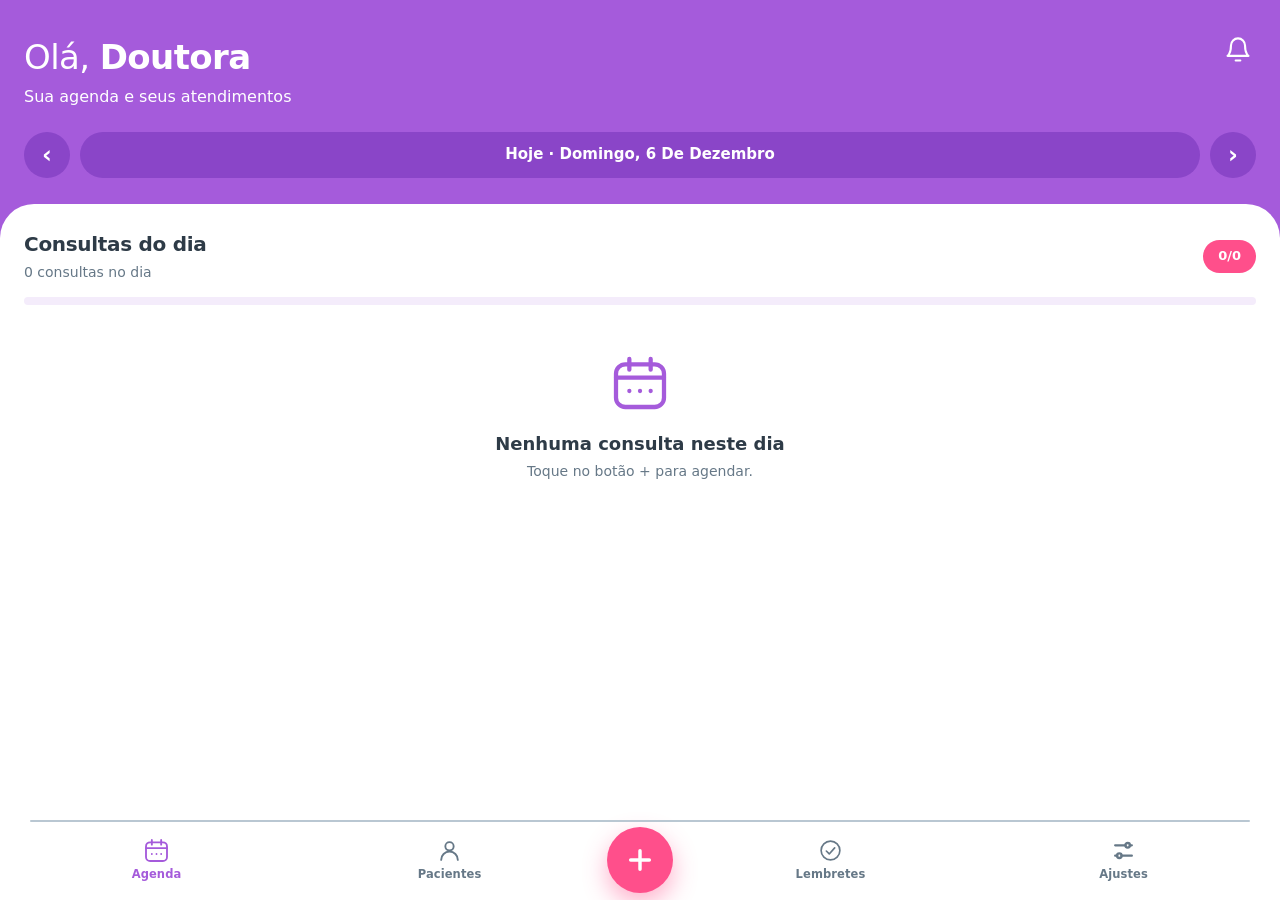
==== commit f846b552: "Atualiza arquivos e funcionalidades da plataforma" ====
--- a/www/index.html
+++ b/www/index.html
@@ -2,8 +2,11 @@
 <html lang="pt-BR">
 <head>
   <meta charset="UTF-8">
-  <meta name="viewport" content="width=device-width, initial-scale=1, maximum-scale=1, user-scalable=no, viewport-fit=cover, interactive-widget=resizes-content">
-  <meta name="theme-color" content="#b574e6">
+  <meta name="viewport" content="width=device-width, initial-scale=1, viewport-fit=cover, interactive-widget=resizes-content">
+  <meta name="theme-color" content="#a55bdb">
+  <link rel="manifest" href="manifest.webmanifest">
+  <link rel="apple-touch-icon" href="icons/apple-180.png">
+  <meta name="apple-mobile-web-app-title" content="Consultório">
   <meta name="color-scheme" content="light">
   <meta name="mobile-web-app-capable" content="yes">
   <meta name="apple-mobile-web-app-capable" content="yes">
@@ -118,6 +121,13 @@
           <label class="row"><div><div class="row-t">Vibração</div><div class="row-s">Toques e notificações</div></div><span class="switch"><input type="checkbox" data-setting="vibrate"><i></i></span></label>
           <label class="row"><div><div class="row-t">Som</div></div><span class="switch"><input type="checkbox" data-setting="sound"><i></i></span></label>
         </div>
+        <div class="card glass" id="card-push">
+          <div class="card-h"><span>Notificações no celular</span><span class="row-s" id="push-status"></span></div>
+          <p class="row-s" id="push-help"></p>
+          <button class="btn light wide mt" id="push-btn" type="button">Ativar notificações</button>
+          <label class="row"><div><div class="row-t">Ocultar nome do paciente</div><div class="row-s">Não aparece na tela bloqueada</div></div><span class="switch"><input type="checkbox" id="push-hide"><i></i></span></label>
+          <button class="btn soft wide" id="push-test" type="button" hidden>Enviar notificação de teste</button>
+        </div>
         <div class="card glass" id="card-cloud">
           <div class="card-h"><span>Conta</span><span class="row-s" id="cloud-status"></span></div>
           <div id="cloud-out">
@@ -145,11 +155,11 @@
       </section>
     </main>
     <nav class="nav" aria-label="Navegação principal">
-      <button class="active" data-go="agenda" type="button" aria-label="Agenda"><svg class="ic"><use href="#i-calendar"/></svg></button>
-      <button data-go="patients" type="button" aria-label="Pacientes"><svg class="ic"><use href="#i-user"/></svg></button>
+      <button class="active" data-go="agenda" type="button" aria-label="Agenda"><svg class="ic"><use href="#i-calendar"/></svg><span>Agenda</span></button>
+      <button data-go="patients" type="button" aria-label="Pacientes"><svg class="ic"><use href="#i-user"/></svg><span>Pacientes</span></button>
       <button class="fab" id="fab" type="button" aria-label="Novo"><svg class="ic"><use href="#i-plus"/></svg></button>
-      <button data-go="reminders" type="button" aria-label="Lembretes"><svg class="ic"><use href="#i-circle-check"/></svg></button>
-      <button data-go="more" type="button" aria-label="Mais"><svg class="ic"><use href="#i-settings"/></svg></button>
+      <button data-go="reminders" type="button" aria-label="Lembretes"><svg class="ic"><use href="#i-circle-check"/></svg><span>Lembretes</span></button>
+      <button data-go="more" type="button" aria-label="Mais"><svg class="ic"><use href="#i-settings"/></svg><span>Ajustes</span></button>
     </nav>
   </div>
   <div class="backdrop" id="backdrop"></div>
--- a/www/style.css
+++ b/www/style.css
@@ -422,3 +422,29 @@
 .hint[hidden]{display:none}
 #print-area{display:none}
 @media print{body>*:not(#print-area){display:none!important}#print-area{display:block;white-space:pre-wrap;font:14px/1.6 Georgia,serif;color:#000}html,body{position:static!important;overflow:visible!important;height:auto!important;background:#fff!important}}
+
+/* ===== v2: app nativo, legibilidade e gestos ===== */
+:root{--gray:#667887;--purple:#a55bdb;--deep:#8a45c8;--tab-h:80px;--body:system-ui,-apple-system,"Segoe UI",Roboto,"Helvetica Neue",sans-serif}
+body,input,textarea,select,.row-s,.item .s,.appt .sb,.panel-s,.hint,.field>span,.dialog-box p,.toast,.btn,.pick{font-family:var(--body)}
+body{line-height:1.45}
+input,textarea{-webkit-user-select:text;user-select:text}
+#main{scroll-behavior:auto;touch-action:pan-y pinch-zoom}
+@keyframes screenIn{from{opacity:0;transform:translateX(var(--dir,18px))}to{opacity:1;transform:none}}
+.row-s{font-size:13.5px;color:rgba(255,255,255,.88)}
+.item .s{font-size:14px;color:rgba(255,255,255,.9)}
+.item .t{font-size:16px}
+.appt .sb{font-size:14px}.appt .tm small{font-size:12px}
+.panel-s,.hint,.field>span{font-size:14px}
+.hello-sub{font-size:16px;color:#fff}
+.st{min-height:40px;font-size:13px;position:relative}
+.st::after{content:"";position:absolute;inset:-6px -4px}
+.nav button[data-go]{display:flex;flex-direction:column;align-items:center;justify-content:center;gap:3px}
+.nav button[data-go] .ic{width:25px;height:25px}
+.nav button[data-go] span{font-size:11.5px;font-weight:700;letter-spacing:.1px}
+.nav button[data-go].active::after{display:none}
+.toasts{top:auto;bottom:calc(var(--tab-h) + var(--safe-bottom) + 12px)}
+.toast{transform:translateY(24px) scale(.95)}.toast.show{transform:none}
+.sheet-actions{position:sticky;bottom:0;margin:8px -24px 0;padding:12px 24px 4px;background:#fff;box-shadow:0 -8px 12px -8px rgba(60,10,100,.12)}
+.grabber{width:48px;height:6px;margin-bottom:12px}
+.btn,.mini,.dnav button{min-height:44px}
+.field textarea{font-size:16px}
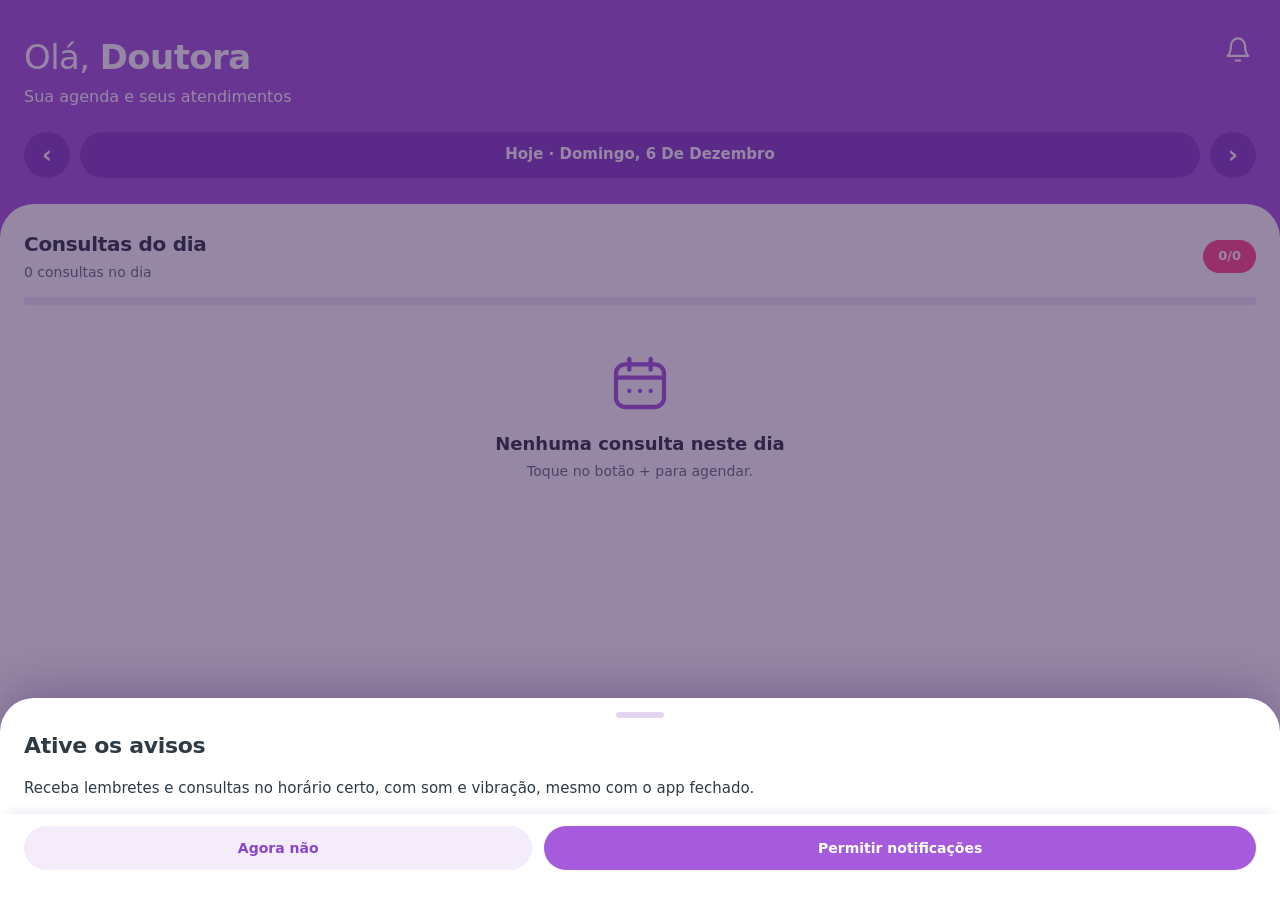
==== commit 1545997b: "Atualiza arquivos e funcionalidades da plataforma" ====
--- a/www/index.html
+++ b/www/index.html
@@ -122,7 +122,7 @@
           <label class="row"><div><div class="row-t">Som</div></div><span class="switch"><input type="checkbox" data-setting="sound"><i></i></span></label>
         </div>
         <div class="card glass" id="card-push">
-          <div class="card-h"><span>Notificações no celular</span><span class="row-s" id="push-status"></span></div>
+          <div class="card-h"><span>Notificações no celular</span><span class="row-s" id="push-status">Verificando…</span></div>
           <p class="row-s" id="push-help"></p>
           <button class="btn light wide mt" id="push-btn" type="button">Ativar notificações</button>
           <label class="row"><div><div class="row-t">Ocultar nome do paciente</div><div class="row-s">Não aparece na tela bloqueada</div></div><span class="switch"><input type="checkbox" id="push-hide"><i></i></span></label>
@@ -151,7 +151,7 @@
           <input type="file" id="file-import" accept="application/json,.json" hidden>
           <button class="btn danger wide" id="btn-reset-all" type="button"><svg class="ic"><use href="#i-trash"/></svg>Apagar todos os dados</button>
         </div>
-        <p class="hint">Prontuário digital · dados sigilosos, protegidos por login e por regras de acesso na nuvem.</p>
+        <p class="hint">Prontuário digital · dados sigilosos, protegidos por login e por regras de acesso na nuvem. · v3</p>
       </section>
     </main>
     <nav class="nav" aria-label="Navegação principal">
@@ -174,6 +174,16 @@
     </div>
     <button type="button" class="btn danger wide mt" id="form-del" hidden>Excluir</button>
   </form>
+  <div class="sheet" id="sheet-onboard" aria-hidden="true">
+    <div class="grabber"></div>
+    <h2>Ative os avisos</h2>
+    <p class="ob-t">Receba lembretes e consultas no horário certo, com som e vibração, mesmo com o app fechado.</p>
+    <p class="ob-t" id="ob-ios" hidden>No iPhone: toque em Compartilhar › Adicionar à Tela de Início e abra o app por lá para poder ativar.</p>
+    <div class="sheet-actions">
+      <button type="button" class="btn soft" id="ob-later">Agora não</button>
+      <button type="button" class="btn primary" id="ob-allow">Permitir notificações</button>
+    </div>
+  </div>
   <div class="sheet" id="sheet-picker" aria-hidden="true">
     <div class="grabber"></div>
     <h2 id="picker-title"></h2>
--- a/www/style.css
+++ b/www/style.css
@@ -448,3 +448,4 @@
 .grabber{width:48px;height:6px;margin-bottom:12px}
 .btn,.mini,.dnav button{min-height:44px}
 .field textarea{font-size:16px}
+.ob-t{color:var(--navy);font-size:15px;margin-bottom:14px}
